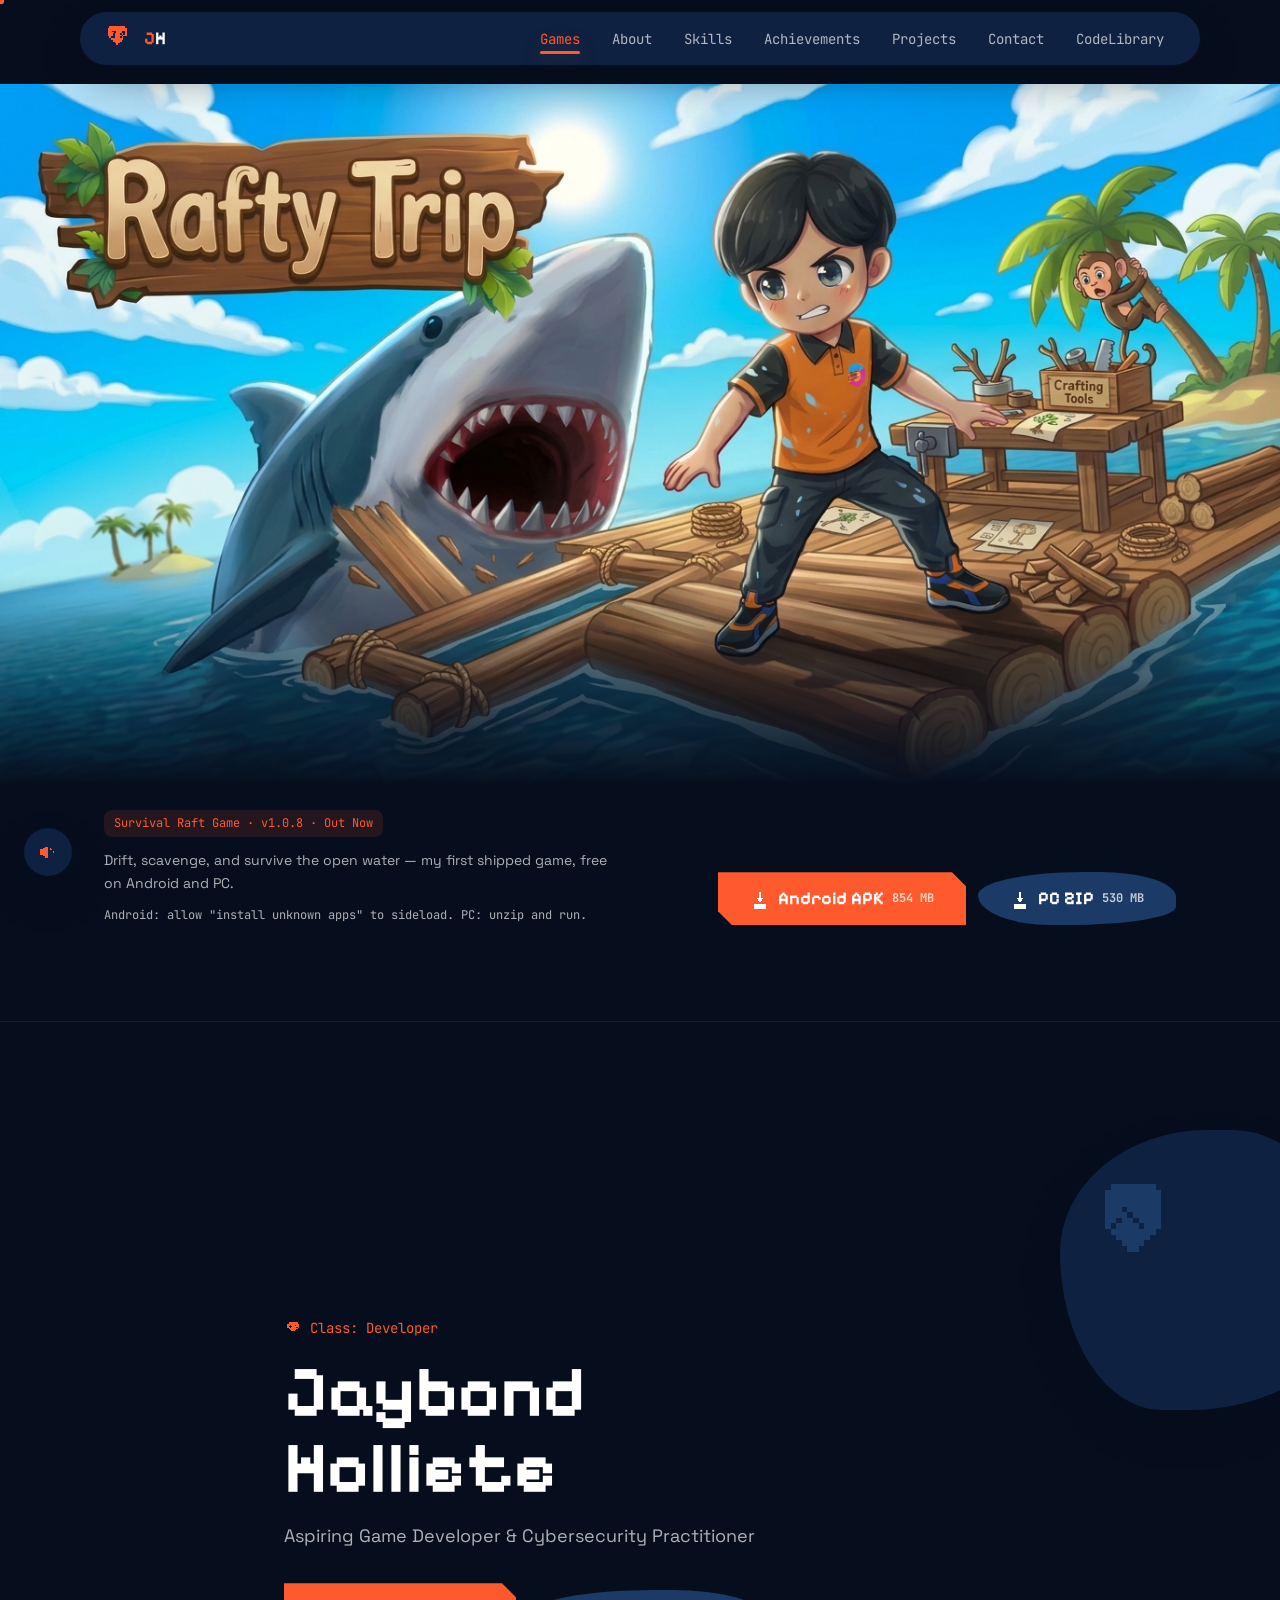
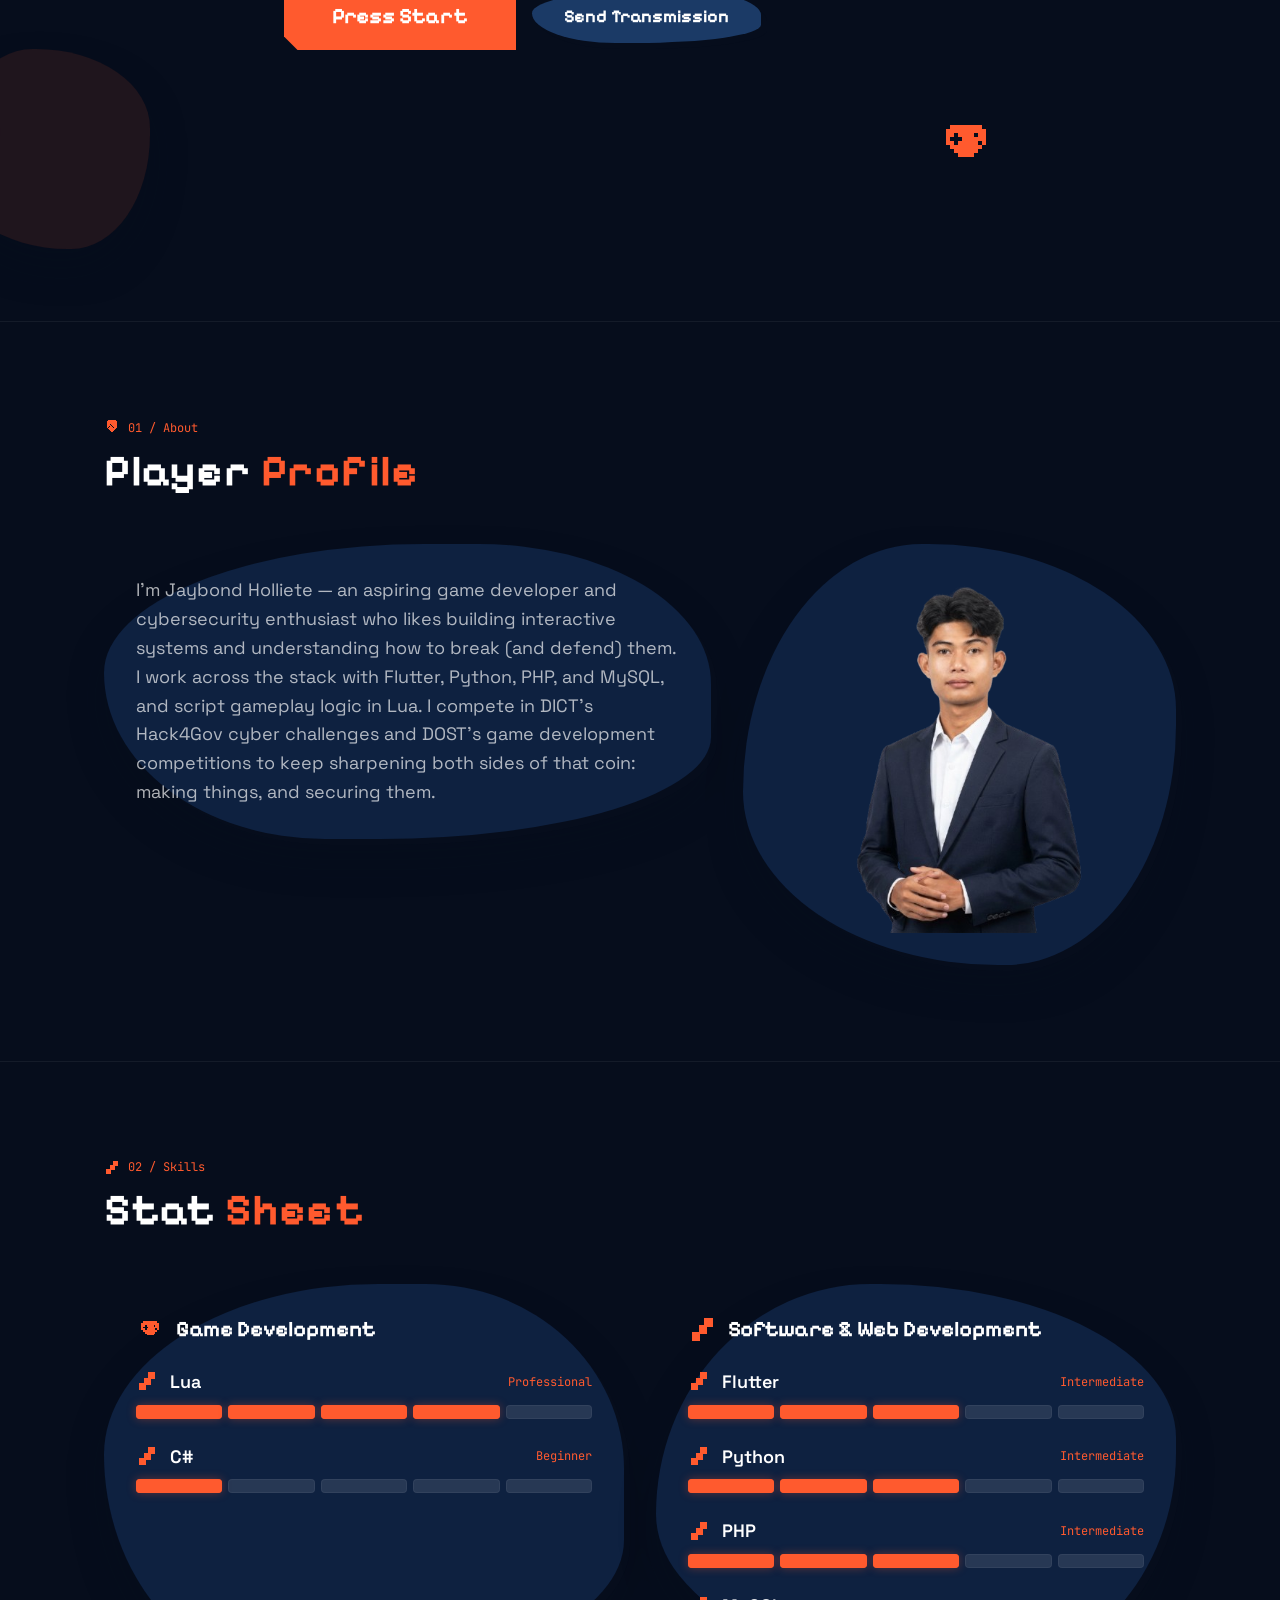
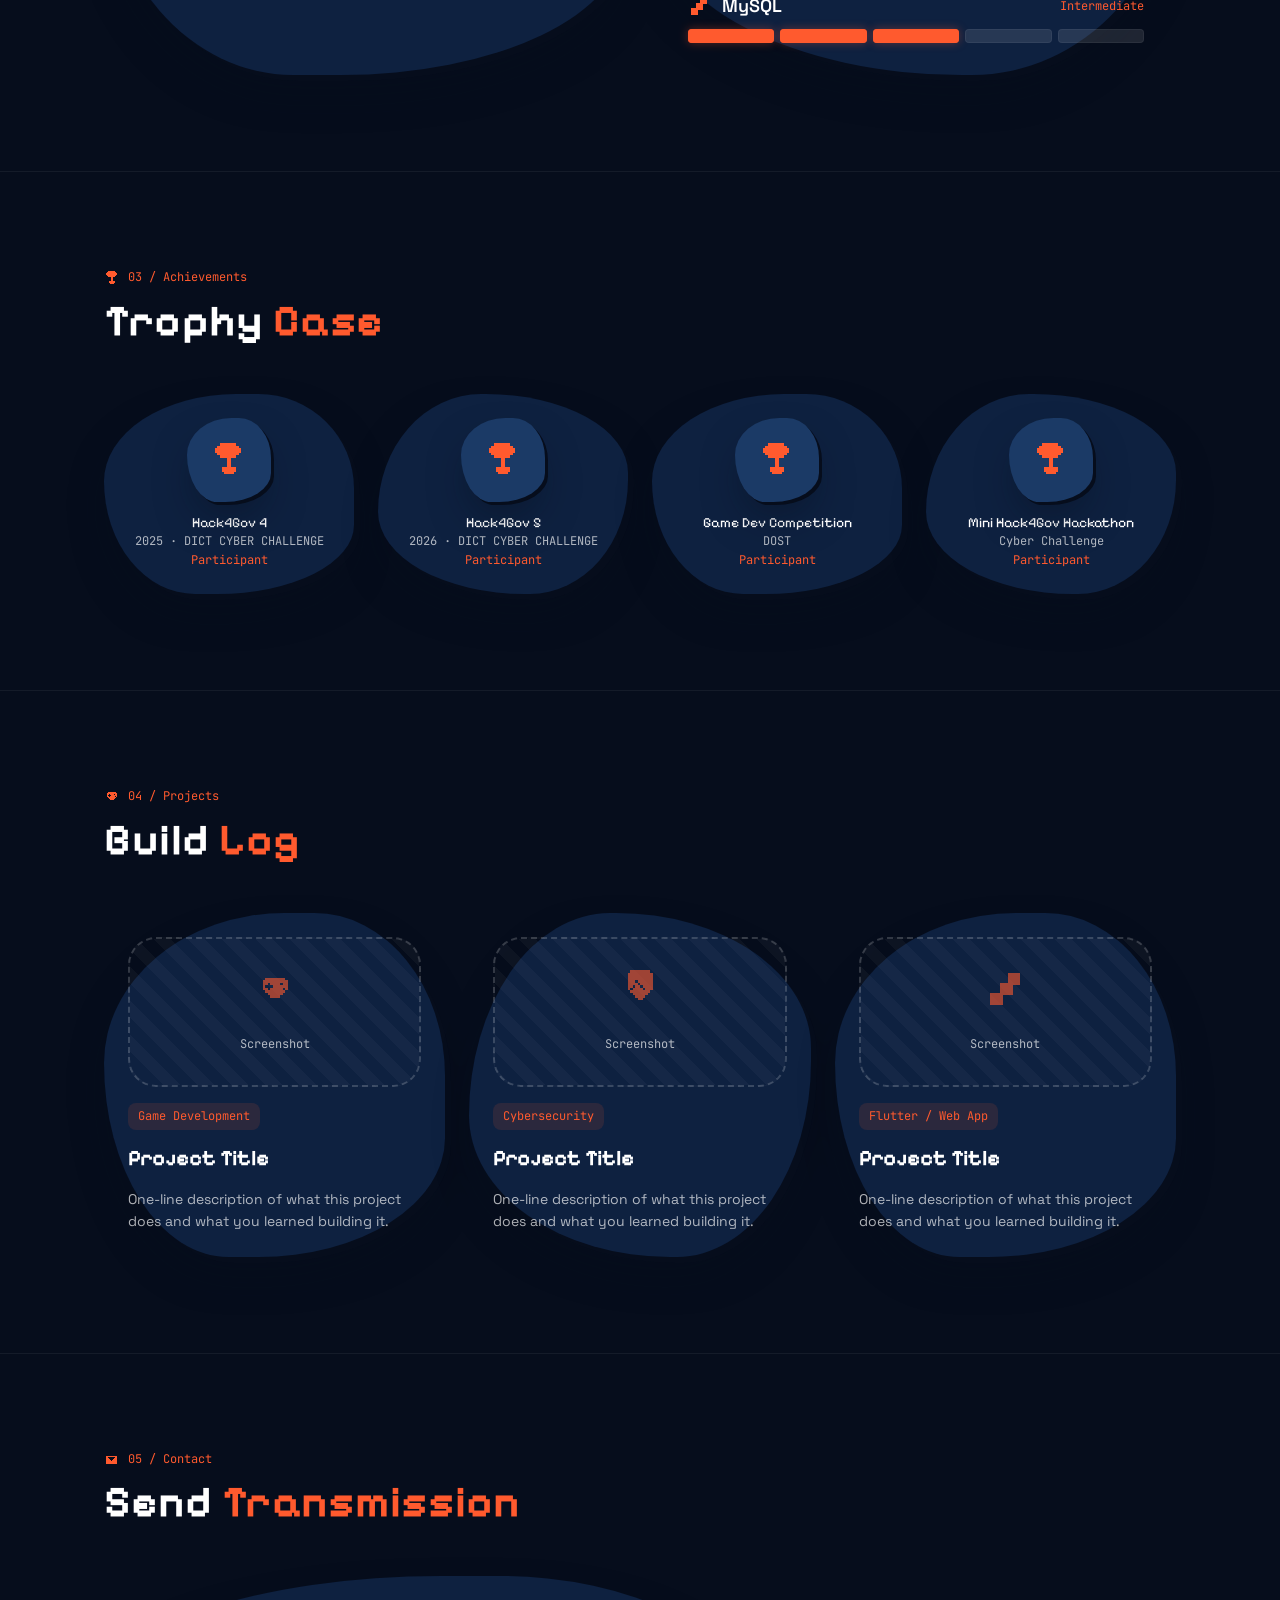
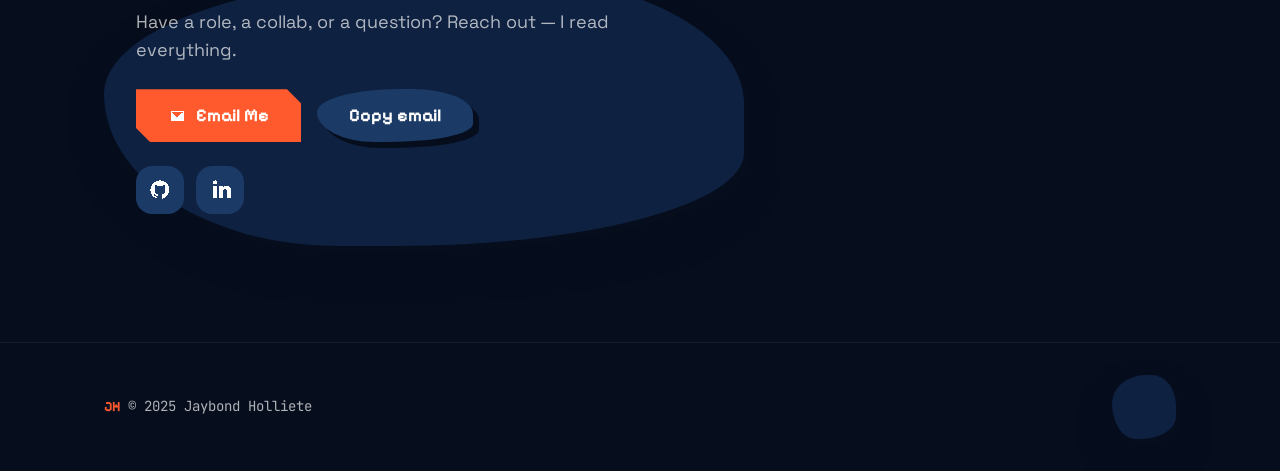
==== index.html @ da6a1947 "feat: add featured game banner with RaftyTrip download links Generated with [Devin](https://devin.ai" ====
<!DOCTYPE html>
<html lang="en">
<head>
  <meta charset="UTF-8">
  <meta name="viewport" content="width=device-width, initial-scale=1.0">
  <title>Jaybond Holliete — Game Developer & Cybersecurity Practitioner</title>
  <meta name="description" content="Portfolio of Jaybond Holliete — aspiring game developer and cybersecurity practitioner. Lua, C#, Flutter, Python, PHP, MySQL.">
  <link rel="preconnect" href="https://fonts.googleapis.com">
  <link rel="preconnect" href="https://fonts.gstatic.com" crossorigin>
  <link href="https://fonts.googleapis.com/css2?family=Pixelify+Sans:wght@400..700&family=Press+Start+2P&family=Space+Grotesk:wght@400;500;600;700&family=JetBrains+Mono:wght@400;500&display=swap" rel="stylesheet">
  <link rel="icon" type="image/svg+xml" href="assets/icons/crest.svg">
  <link rel="stylesheet" href="css/tokens.css">
  <link rel="stylesheet" href="css/reset.css">
  <link rel="stylesheet" href="css/layout.css">
  <link rel="stylesheet" href="css/components.css">
  <link rel="stylesheet" href="css/animations.css">
  <link rel="stylesheet" href="css/responsive.css">
</head>
<body>

  <!-- ============ INLINE PIXEL ICON DEFS ============ -->
  <svg width="0" height="0" style="position:absolute;overflow:hidden" aria-hidden="true" focusable="false">
    <defs>
      <symbol id="i-shield" viewBox="0 0 16 16" shape-rendering="crispEdges">
        <path fill="currentColor" fill-rule="evenodd" d="M4,0 H12 V1 H13 V8 H12 V9 H11 V10 H10 V11 H9 V12 H7 V11 H6 V10 H5 V9 H4 V8 H3 V1 H4 Z M6,4 H7 V5 H6 Z M7,5 H8 V6 H7 Z M5,6 H6 V7 H5 Z M8,6 H9 V7 H8 Z M4,7 H5 V8 H4 Z M9,7 H10 V8 H9 Z"/>
      </symbol>
      <symbol id="i-controller" viewBox="0 0 16 16" shape-rendering="crispEdges">
        <path fill="currentColor" fill-rule="evenodd" d="M4,3 H12 V4 H13 V8 H12 V9 H11 V10 H10 V11 H6 V10 H5 V9 H4 V8 H3 V4 H4 Z M4,6 H5 V5 H6 V6 H7 V7 H6 V8 H5 V7 H4 Z M10,5 H11 V6 H10 Z M11,7 H12 V8 H11 Z"/>
      </symbol>
      <symbol id="i-blocks" viewBox="0 0 16 16" shape-rendering="crispEdges">
        <path fill="currentColor" d="M2,9 H7 V14 H2 Z M6,5 H11 V10 H6 Z M9,1 H14 V6 H9 Z"/>
      </symbol>
      <symbol id="i-trophy" viewBox="0 0 16 16" shape-rendering="crispEdges">
        <path fill="currentColor" d="M4,1 H11 V2 H12 V3 H13 V5 H12 V6 H11 V7 H4 V6 H3 V5 H2 V3 H3 V2 H4 Z M7,7 H9 V11 H7 Z M5,11 H11 V13 H5 Z M6,13 H10 V14 H6 Z"/>
      </symbol>
      <symbol id="i-envelope" viewBox="0 0 16 16" shape-rendering="crispEdges">
        <path fill="currentColor" fill-rule="evenodd" d="M2,4 H13 V12 H2 Z M3,5 H12 L7,9 Z"/>
      </symbol>
      <symbol id="i-crest" viewBox="0 0 16 16" shape-rendering="crispEdges">
        <path fill="currentColor" fill-rule="evenodd" d="M3,1 H12 V2 H13 V7 H12 V8 H11 V9 H10 V10 H9 V11 H8 V12 H7 V11 H6 V10 H5 V9 H4 V8 H3 V7 H2 V2 H3 Z M4,4 H7 V5 H6 Z M5,5 H6 V7 H5 Z M4,7 H6 V8 H4 Z M9,4 H10 V8 H9 Z M9,4 H12 V5 H9 Z M9,6 H12 V7 H9 Z M11,5 H12 V8 H11 Z"/>
      </symbol>
      <symbol id="i-bars" viewBox="0 0 16 16" shape-rendering="crispEdges">
        <path fill="currentColor" d="M2,3 H14 V5 H2 Z M2,7 H14 V9 H2 Z M2,11 H14 V13 H2 Z"/>
      </symbol>
      <symbol id="i-cross" viewBox="0 0 16 16" shape-rendering="crispEdges">
        <path fill="currentColor" d="M3,4 H5 L8,7 L11,4 H13 V6 L10,9 L13,12 V14 H11 L8,11 L5,14 H3 V12 L6,9 L3,6 Z"/>
      </symbol>
      <symbol id="i-up" viewBox="0 0 16 16" shape-rendering="crispEdges">
        <path fill="currentColor" d="M7,3 H9 V8 H7 Z M5,5 H11 L8,2 Z M3,11 H13 V13 H3 Z M3,14 H13 V15 H3 Z"/>
      </symbol>
      <symbol id="i-github" viewBox="0 0 16 16" shape-rendering="crispEdges">
        <path fill="currentColor" d="M8,1 C4.1,1 1,4.1 1,8 C1,11 3,13.4 5.7,14.2 C6,14.3 6,14 6,13.8 V12.7 C4.2,13.1 3.8,12 3.8,12 C3.5,11.2 3,11 3,11 C2.4,10.6 3.1,10.6 3.1,10.6 C3.8,10.7 4.2,11.3 4.4,11.6 C5,12.6 6,12.3 6.4,12.1 C6.5,11.6 6.7,11.3 6.9,11.1 C5.5,10.9 4,10.4 4,7.9 C4,7.2 4.2,6.6 4.6,6.2 C4.6,6 4.4,5.4 4.7,4.6 C4.7,4.6 5.2,4.4 6.4,5.2 C6.9,5.1 7.4,5 8,5 C8.6,5 9.1,5.1 9.6,5.2 C10.8,4.4 11.3,4.6 11.3,4.6 C11.6,5.4 11.4,6 11.4,6.2 C11.8,6.6 12,7.2 12,7.9 C12,10.4 10.5,10.9 9.1,11.1 C9.4,11.3 9.6,11.8 9.6,12.5 V13.8 C9.6,14 9.6,14.3 10,14.2 C12.7,13.4 14.7,11 14.7,8 C15,4.1 11.9,1 8,1 Z"/>
      </symbol>
      <symbol id="i-linkedin" viewBox="0 0 16 16" shape-rendering="crispEdges">
        <path fill="currentColor" d="M3,5 H6 V14 H3 Z M4.5,1 A1.5,1.5 0 1 1 4.5,4 A1.5,1.5 0 1 1 4.5,1 Z M7,5 H10 V6.4 C10.5,5.6 11.5,5 12.8,5 C14.5,5 16,6 16,8.3 V14 H13 V9 C13,7.9 12.7,7.2 11.7,7.2 C10.9,7.2 10.5,7.7 10.3,8.3 C10.2,8.5 10.2,8.8 10.2,9.1 V14 H7 Z"/>
      </symbol>
      <symbol id="i-sound-off" viewBox="0 0 16 16" shape-rendering="crispEdges">
        <path fill="currentColor" d="M2,6 H4 V10 H2 Z M4,5 H6 V11 H4 Z M6,4 H8 V12 H6 Z M10,5 L11,4 L12,5 L11,6 L12,7 L11,8 L10,7 Z"/>
      </symbol>
      <symbol id="i-sound-on" viewBox="0 0 16 16" shape-rendering="crispEdges">
        <path fill="currentColor" d="M2,6 H4 V10 H2 Z M4,5 H6 V11 H4 Z M6,4 H8 V12 H6 Z M9,6 L10,5 L11,6 L10,7 Z M11,8 L12,7 L13,8 L12,9 Z"/>
      </symbol>
      <symbol id="i-download" viewBox="0 0 16 16" shape-rendering="crispEdges">
        <path fill="currentColor" d="M7,2 H9 V7 H7 Z M5,7 H11 L8,11 Z M3,12 H13 V14 H3 Z M3,14 H13 V16 H3 Z"/>
      </symbol>
    </defs>
  </svg>

  <!-- ============ BOOT SEQUENCE ============ -->
  <div class="boot" id="boot" aria-hidden="true">
    <svg class="boot-crest" viewBox="0 0 16 16" shape-rendering="crispEdges" aria-hidden="true"><use href="#i-crest"/></svg>
    <div class="boot-bar"><div class="boot-bar-fill"></div></div>
    <div class="boot-label">LOADING SAVE FILE…</div>
  </div>

  <!-- ============ NAV ============ -->
  <nav class="nav" aria-label="Primary">
    <a class="nav-logo" href="#hero" aria-label="Jaybond Holliete — home">
      <svg class="crest" viewBox="0 0 16 16" shape-rendering="crispEdges" aria-hidden="true"><use href="#i-crest"/></svg>
      <span class="name"><b>J</b>H</span>
    </a>
    <ul class="nav-links" id="navLinks">
      <li><a class="nav-link" href="#games">Games</a></li>
      <li><a class="nav-link" href="#about">About</a></li>
      <li><a class="nav-link" href="#skills">Skills</a></li>
      <li><a class="nav-link" href="#achievements">Achievements</a></li>
      <li><a class="nav-link" href="#projects">Projects</a></li>
      <li><a class="nav-link" href="#contact">Contact</a></li>
      <li><a class="nav-link" href="#codelibrary">CodeLibrary</a></li>
    </ul>
    <button class="nav-toggle" id="navToggle" aria-expanded="false" aria-controls="navLinks" aria-label="Toggle navigation">
      <svg class="bars" viewBox="0 0 16 16" shape-rendering="crispEdges" aria-hidden="true"><use href="#i-bars"/></svg>
      <svg class="cross" viewBox="0 0 16 16" shape-rendering="crispEdges" aria-hidden="true"><use href="#i-cross"/></svg>
    </button>
  </nav>

  <main>
    <!-- ============ FEATURED GAME BANNER ============ -->
    <section class="game-hero" id="games" aria-label="Featured game: RaftyTrip">
      <div class="game-hero-shot">
        <img src="assets/images/raftytrip.png" alt="RaftyTrip — a survivor defends his raft from a shark in the open sea" width="1373" height="768" fetchpriority="high">
      </div>
      <div class="container game-hero-body">
        <div class="game-hero-info">
          <span class="proj-tag">Survival Raft Game · v1.0.8 · Out Now</span>
          <p class="game-desc">Drift, scavenge, and survive the open water — my first shipped game, free on Android and PC.</p>
          <p class="game-note">Android: allow &quot;install unknown apps&quot; to sideload. PC: unzip and run.</p>
        </div>
        <div class="game-dl-row">
          <a class="btn pixel-notch" data-sound
             href="https://github.com/jaybondholliete/fortfolio/releases/download/RaftyTrip-v1.0.8/RaftyTrip_v1.0.8.apk">
            <svg class="ico" viewBox="0 0 16 16" shape-rendering="crispEdges" aria-hidden="true"><use href="#i-download"/></svg>
            Android APK <span class="dl-size">854 MB</span>
          </a>
          <a class="btn ghost" data-sound
             href="https://github.com/jaybondholliete/fortfolio/releases/download/RaftyTrip-v1.0.8/Rafty_trip.v1.0.8.zip">
            <svg class="ico" viewBox="0 0 16 16" shape-rendering="crispEdges" aria-hidden="true"><use href="#i-download"/></svg>
            PC ZIP <span class="dl-size">530 MB</span>
          </a>
        </div>
      </div>
    </section>

    <!-- ============ HERO ============ -->
    <section class="hero" id="hero">
      <div class="blob drift-a" aria-hidden="true" style="width:280px;height:280px;top:12%;right:-60px;"></div>
      <div class="blob b drift-b accent" aria-hidden="true" style="width:200px;height:200px;bottom:8%;left:-50px;"></div>
      <svg class="hero-motif m1" viewBox="0 0 16 16" shape-rendering="crispEdges" aria-hidden="true"><use href="#i-shield"/></svg>
      <svg class="hero-motif m2" viewBox="0 0 16 16" shape-rendering="crispEdges" aria-hidden="true"><use href="#i-controller"/></svg>
      <div class="container hero-inner">
        <div class="hero-class">
          <svg viewBox="0 0 16 16" shape-rendering="crispEdges" aria-hidden="true" style="width:18px;height:18px"><use href="#i-controller"/></svg>
          Class: Developer
        </div>
        <h1 class="hero-name">
          <span class="ln">Jaybond</span>
          <span class="ln">Holliete</span>
        </h1>
        <p class="hero-tag">Aspiring Game Developer &amp; Cybersecurity Practitioner</p>
        <div class="hero-cta-row">
          <a class="btn btn-lg pixel-notch" href="#about" data-scroll>Press Start</a>
          <a class="btn ghost" href="#contact" data-scroll>Send Transmission</a>
        </div>
      </div>
    </section>

    <!-- ============ ABOUT ============ -->
    <section id="about">
      <div class="container">
        <div class="section-head">
          <span class="section-kicker"><svg viewBox="0 0 16 16" shape-rendering="crispEdges" aria-hidden="true" style="width:16px;height:16px"><use href="#i-shield"/></svg>01 / About</span>
          <h2 class="section-title">Player <span class="accent">Profile</span></h2>
        </div>
        <div class="about-grid">
          <!-- ABOUT BIO: Jaybond should personalize before publishing. One-line edit below. -->
          <div class="clay-panel about-body">
            <p>I'm Jaybond Holliete — an aspiring game developer and cybersecurity enthusiast who likes building interactive systems and understanding how to break (and defend) them. I work across the stack with Flutter, Python, PHP, and MySQL, and script gameplay logic in Lua. I compete in DICT's Hack4Gov cyber challenges and DOST's game development competitions to keep sharpening both sides of that coin: making things, and securing them.</p>
          </div>
          <!-- ASSET SLOT: replace with real photo, keep dimensions -->
          <div class="clay-panel alt about-photo-slot">
            <!-- ASSET SLOT: real photo dropped in. Keep wrapper dimensions to preserve layout. -->
            <img src="assets/images/profile.png" alt="Portrait of Jaybond Holliete" width="509" height="491" loading="lazy" style="width:100%;height:auto;border-radius:var(--radius-card);display:block">
          </div>
        </div>
      </div>
    </section>

    <!-- ============ SKILLS ============ -->
    <section id="skills">
      <div class="container">
        <div class="section-head">
          <span class="section-kicker"><svg viewBox="0 0 16 16" shape-rendering="crispEdges" aria-hidden="true" style="width:16px;height:16px"><use href="#i-blocks"/></svg>02 / Skills</span>
          <h2 class="section-title">Stat <span class="accent">Sheet</span></h2>
        </div>

        <div class="skills-cols">
          <!-- Game Development -->
          <div class="clay-panel">
            <div class="skill-cat-head">
              <svg class="ico" viewBox="0 0 16 16" shape-rendering="crispEdges" aria-hidden="true"><use href="#i-controller"/></svg>
              <h3>Game Development</h3>
            </div>
            <div class="skill-list">
              <div class="skill-row" data-tier="4">
                <div class="skill-row-top">
                  <svg class="ico" viewBox="0 0 16 16" shape-rendering="crispEdges" aria-hidden="true"><use href="#i-blocks"/></svg>
                  <span class="label">Lua</span>
                  <span class="tier">Professional</span>
                </div>
                <div class="stat-bar" aria-label="Lua proficiency: Professional of 5">
                  <span class="stat-block"></span><span class="stat-block"></span><span class="stat-block"></span><span class="stat-block"></span><span class="stat-block"></span>
                </div>
              </div>
              <div class="skill-row" data-tier="1">
                <div class="skill-row-top">
                  <svg class="ico" viewBox="0 0 16 16" shape-rendering="crispEdges" aria-hidden="true"><use href="#i-blocks"/></svg>
                  <span class="label">C#</span>
                  <span class="tier">Beginner</span>
                </div>
                <div class="stat-bar" aria-label="C# proficiency: Beginner of 5">
                  <span class="stat-block"></span><span class="stat-block"></span><span class="stat-block"></span><span class="stat-block"></span><span class="stat-block"></span>
                </div>
              </div>
            </div>
          </div>

          <!-- Software & Web Development -->
          <div class="clay-panel alt">
            <div class="skill-cat-head">
              <svg class="ico" viewBox="0 0 16 16" shape-rendering="crispEdges" aria-hidden="true"><use href="#i-blocks"/></svg>
              <h3>Software &amp; Web Development</h3>
            </div>
            <div class="skill-list">
              <div class="skill-row" data-tier="3">
                <div class="skill-row-top">
                  <svg class="ico" viewBox="0 0 16 16" shape-rendering="crispEdges" aria-hidden="true"><use href="#i-blocks"/></svg>
                  <span class="label">Flutter</span>
                  <span class="tier">Intermediate</span>
                </div>
                <div class="stat-bar" aria-label="Flutter proficiency: Intermediate of 5">
                  <span class="stat-block"></span><span class="stat-block"></span><span class="stat-block"></span><span class="stat-block"></span><span class="stat-block"></span>
                </div>
              </div>
              <div class="skill-row" data-tier="3">
                <div class="skill-row-top">
                  <svg class="ico" viewBox="0 0 16 16" shape-rendering="crispEdges" aria-hidden="true"><use href="#i-blocks"/></svg>
                  <span class="label">Python</span>
                  <span class="tier">Intermediate</span>
                </div>
                <div class="stat-bar" aria-label="Python proficiency: Intermediate of 5">
                  <span class="stat-block"></span><span class="stat-block"></span><span class="stat-block"></span><span class="stat-block"></span><span class="stat-block"></span>
                </div>
              </div>
              <div class="skill-row" data-tier="3">
                <div class="skill-row-top">
                  <svg class="ico" viewBox="0 0 16 16" shape-rendering="crispEdges" aria-hidden="true"><use href="#i-blocks"/></svg>
                  <span class="label">PHP</span>
                  <span class="tier">Intermediate</span>
                </div>
                <div class="stat-bar" aria-label="PHP proficiency: Intermediate of 5">
                  <span class="stat-block"></span><span class="stat-block"></span><span class="stat-block"></span><span class="stat-block"></span><span class="stat-block"></span>
                </div>
              </div>
              <div class="skill-row" data-tier="3">
                <div class="skill-row-top">
                  <svg class="ico" viewBox="0 0 16 16" shape-rendering="crispEdges" aria-hidden="true"><use href="#i-blocks"/></svg>
                  <span class="label">MySQL</span>
                  <span class="tier">Intermediate</span>
                </div>
                <div class="stat-bar" aria-label="MySQL proficiency: Intermediate of 5">
                  <span class="stat-block"></span><span class="stat-block"></span><span class="stat-block"></span><span class="stat-block"></span><span class="stat-block"></span>
                </div>
              </div>
            </div>
          </div>
        </div>
      </div>
    </section>

    <!-- ============ ACHIEVEMENTS ============ -->
    <section id="achievements">
      <div class="container">
        <div class="section-head">
          <span class="section-kicker"><svg viewBox="0 0 16 16" shape-rendering="crispEdges" aria-hidden="true" style="width:16px;height:16px"><use href="#i-trophy"/></svg>03 / Achievements</span>
          <h2 class="section-title">Trophy <span class="accent">Case</span></h2>
        </div>
        <div class="trophy-grid" id="trophyGrid">
          <!-- ACHIEVEMENT ROLE: if "Participant" should be "Finalist"/"Awardee", one-word replace here. -->
          <figure class="clay-panel badge" data-badge>
            <div class="badge-shield"><svg class="ico" viewBox="0 0 16 16" shape-rendering="crispEdges" aria-hidden="true"><use href="#i-trophy"/></svg></div>
            <figcaption>
              <div class="badge-title">Hack4Gov 4</div>
              <div class="badge-meta">2025 · DICT CYBER CHALLENGE</div>
              <div class="badge-role">Participant</div>
            </figcaption>
          </figure>
          <figure class="clay-panel alt badge" data-badge>
            <div class="badge-shield"><svg class="ico" viewBox="0 0 16 16" shape-rendering="crispEdges" aria-hidden="true"><use href="#i-trophy"/></svg></div>
            <figcaption>
              <div class="badge-title">Hack4Gov 5</div>
              <div class="badge-meta">2026 · DICT CYBER CHALLENGE</div>
              <div class="badge-role">Participant</div>
            </figcaption>
          </figure>
          <figure class="clay-panel badge" data-badge>
            <div class="badge-shield"><svg class="ico" viewBox="0 0 16 16" shape-rendering="crispEdges" aria-hidden="true"><use href="#i-trophy"/></svg></div>
            <figcaption>
              <div class="badge-title">Game Dev Competition</div>
              <div class="badge-meta">DOST</div>
              <div class="badge-role">Participant</div>
            </figcaption>
          </figure>
          <figure class="clay-panel alt badge" data-badge>
            <div class="badge-shield"><svg class="ico" viewBox="0 0 16 16" shape-rendering="crispEdges" aria-hidden="true"><use href="#i-trophy"/></svg></div>
            <figcaption>
              <div class="badge-title">Mini Hack4Gov Hackathon</div>
              <div class="badge-meta">Cyber Challenge</div>
              <div class="badge-role">Participant</div>
            </figcaption>
          </figure>
        </div>
      </div>
    </section>

    <!-- ============ PROJECTS ============ -->
    <section id="projects">
      <div class="container">
        <div class="section-head">
          <span class="section-kicker"><svg viewBox="0 0 16 16" shape-rendering="crispEdges" aria-hidden="true" style="width:16px;height:16px"><use href="#i-controller"/></svg>04 / Projects</span>
          <h2 class="section-title">Build <span class="accent">Log</span></h2>
        </div>
        <div class="proj-grid">
          <!-- PROJECT PLACEHOLDER: replace title, description, and screenshot -->
          <article class="clay-panel proj-card">
            <div class="asset-slot shot">
              <svg class="ico" viewBox="0 0 16 16" shape-rendering="crispEdges" aria-hidden="true"><use href="#i-controller"/></svg>
              Screenshot
            </div>
            <span class="proj-tag">Game Development</span>
            <h3>Project Title</h3>
            <p>One-line description of what this project does and what you learned building it.</p>
          </article>
          <!-- PROJECT PLACEHOLDER: replace title, description, and screenshot -->
          <article class="clay-panel alt proj-card">
            <div class="asset-slot shot">
              <svg class="ico" viewBox="0 0 16 16" shape-rendering="crispEdges" aria-hidden="true"><use href="#i-shield"/></svg>
              Screenshot
            </div>
            <span class="proj-tag">Cybersecurity</span>
            <h3>Project Title</h3>
            <p>One-line description of what this project does and what you learned building it.</p>
          </article>
          <!-- PROJECT PLACEHOLDER: replace title, description, and screenshot -->
          <article class="clay-panel proj-card">
            <div class="asset-slot shot">
              <svg class="ico" viewBox="0 0 16 16" shape-rendering="crispEdges" aria-hidden="true"><use href="#i-blocks"/></svg>
              Screenshot
            </div>
            <span class="proj-tag">Flutter / Web App</span>
            <h3>Project Title</h3>
            <p>One-line description of what this project does and what you learned building it.</p>
          </article>
        </div>
      </div>
    </section>

    <!-- ============ CONTACT ============ -->
    <section id="contact">
      <div class="container">
        <div class="section-head">
          <span class="section-kicker"><svg viewBox="0 0 16 16" shape-rendering="crispEdges" aria-hidden="true" style="width:16px;height:16px"><use href="#i-envelope"/></svg>05 / Contact</span>
          <h2 class="section-title">Send <span class="accent">Transmission</span></h2>
        </div>
        <div class="clay-panel contact-panel">
          <p class="about-body" style="margin-bottom:var(--space-5)">Have a role, a collab, or a question? Reach out — I read everything.</p>
          <div class="contact-actions">
            <a class="btn pixel-notch" href="mailto:jaybondholliete1@gmail.com" data-sound>
              <svg class="ico" viewBox="0 0 16 16" shape-rendering="crispEdges" aria-hidden="true"><use href="#i-envelope"/></svg>
              Email Me
            </a>
            <button class="btn ghost" id="copyEmail" data-sound type="button">Copy email</button>
          </div>
          <div class="contact-socials">
            <a class="social-slot" href="https://github.com/jaybondholliete" target="_blank" rel="noopener noreferrer" aria-label="GitHub" data-sound>
              <svg viewBox="0 0 16 16" shape-rendering="crispEdges" aria-hidden="true"><use href="#i-github"/></svg>
            </a>
            <!-- TODO: add real LinkedIn profile link -->
            <a class="social-slot" href="#" aria-label="LinkedIn" data-sound>
              <svg viewBox="0 0 16 16" shape-rendering="crispEdges" aria-hidden="true"><use href="#i-linkedin"/></svg>
            </a>
          </div>
        </div>
      </div>
    </section>
  </main>

  <!-- ============ FOOTER ============ -->
  <footer class="footer">
    <div class="container footer-inner">
      <div class="footer-sig"><b>JH</b> &copy; 2025 Jaybond Holliete</div>
      <button class="to-top clay-panel" id="toTop" type="button" aria-label="Back to top" data-sound>
        <svg viewBox="0 0 16 16" shape-rendering="crispEdges" aria-hidden="true"><use href="#i-up"/></svg>
      </button>
    </div>
  </footer>

  <!-- ============ SOUND TOGGLE ============ -->
  <button class="sound-toggle" id="soundToggle" type="button" aria-pressed="true" aria-label="Toggle sound effects and background music (on by default)">
    <svg class="off" viewBox="0 0 16 16" shape-rendering="crispEdges" aria-hidden="true"><use href="#i-sound-off"/></svg>
    <svg class="on" viewBox="0 0 16 16" shape-rendering="crispEdges" aria-hidden="true"><use href="#i-sound-on"/></svg>
  </button>

  <!-- ============ TOAST STACK ============ -->
  <div class="toast-stack" id="toastStack" aria-live="polite" aria-atomic="true"></div>

  <!-- ============ SCRIPTS ============ -->
  <script src="js/sound.js"></script>
  <script src="js/main.js"></script>
  <script src="js/scroll-reveal.js"></script>
  <script src="js/particles-cursor.js"></script>
  <script src="js/easter-egg.js"></script>
</body>
</html>
---- css/tokens.css ----
/* tokens.css — single source of truth for color, type, space, radius.
   Never hardcode a hex or inline font-family outside this block. */
:root {
  /* Color */
  --navy-950: #060D1C;
  --navy-800: #0E2140;
  --navy-600: #1B3A66;
  --paper-100: #F3F5F9;
  --white: #FFFFFF;
  --orange-500: #FF5A2E;
  --orange-700: #D8431C;
  --orange-200: #FFD9C7;

  --bg-primary: var(--navy-950);
  --bg-surface: var(--navy-800);
  --bg-surface-alt: var(--navy-600);
  --bg-card-light: var(--paper-100);
  --text-on-dark: var(--white);
  --text-on-dark-muted: rgba(255,255,255,0.68);
  --text-on-light: var(--navy-950);
  --accent: var(--orange-500);
  --accent-deep: var(--orange-700);
  --accent-tint: var(--orange-200);

  /* Type */
  --font-display: 'Pixelify Sans', system-ui, sans-serif;
  --font-pixel-accent: 'Press Start 2P', monospace;
  --font-body: 'Space Grotesk', 'Inter', sans-serif;
  --font-mono: 'JetBrains Mono', ui-monospace, monospace;

  --text-xs: 0.75rem;
  --text-sm: 0.875rem;
  --text-base: 1rem;
  --text-md: 1.125rem;
  --text-lg: 1.375rem;
  --text-xl: 2rem;
  --text-2xl: 2.75rem;
  --text-3xl: clamp(2.5rem, 6vw, 4.5rem);

  /* Space (8px base) */
  --space-1: 4px;  --space-2: 8px;  --space-3: 12px; --space-4: 16px;
  --space-5: 24px; --space-6: 32px; --space-7: 48px; --space-8: 64px;
  --space-9: 96px; --space-10: 128px;

  /* Radius */
  --radius-card: 28px;
  --radius-blob-a: 58% 42% 60% 40% / 48% 52% 38% 62%;
  --radius-blob-b: 42% 58% 40% 60% / 60% 40% 58% 42%;

  /* Shadows */
  --shadow-pixel: 6px 6px 0 var(--navy-950);
  --shadow-pixel-sm: 3px 3px 0 var(--navy-950);
  --shadow-clay: 0 20px 40px -10px rgba(6,13,28,0.5);
  --shadow-clay-light: 0 12px 28px -8px rgba(6,13,28,0.18);
  --shadow-glow: 0 0 24px rgba(255,90,46,0.45);

  --nav-h: 72px;
  --maxw: 1120px;
}
---- css/layout.css ----
/* layout.css — page structure, nav, sections */
.container {
  width: 100%;
  max-width: var(--maxw);
  margin-inline: auto;
  padding-inline: var(--space-5);
}

section { padding-block: var(--space-9); position: relative; }
section + section { border-top: 1px solid rgba(255,255,255,0.06); }

.section-head { margin-bottom: var(--space-7); }
.section-title {
  font-family: var(--font-display);
  font-size: var(--text-2xl);
  color: var(--text-on-dark);
  letter-spacing: 0.5px;
}
.section-title .accent { color: var(--accent); }
.section-kicker {
  font-family: var(--font-mono);
  font-size: var(--text-xs);
  color: var(--accent);
  margin-bottom: var(--space-2);
  display: inline-flex;
  align-items: center;
  gap: var(--space-2);
}

/* ---------- Nav ---------- */
.nav {
  position: fixed;
  top: var(--space-3);
  left: 50%;
  transform: translateX(-50%);
  width: calc(100% - var(--space-6));
  max-width: var(--maxw);
  z-index: 100;
  background: var(--bg-surface);
  border-radius: var(--radius-card);
  box-shadow: var(--shadow-pixel-sm), var(--shadow-clay);
  padding: var(--space-3) var(--space-5);
  display: flex;
  align-items: center;
  justify-content: space-between;
  gap: var(--space-4);
}
.nav-logo {
  display: inline-flex;
  align-items: center;
  gap: var(--space-3);
  font-family: var(--font-display);
  font-size: var(--text-md);
  font-weight: 700;
  white-space: nowrap;
}
.nav-logo .crest {
  width: 28px; height: 28px;
  color: var(--accent);
  flex: none;
}
.nav-logo .name { color: var(--text-on-dark); }
.nav-logo .name b { color: var(--accent); }

.nav-links {
  display: flex;
  align-items: center;
  gap: var(--space-2);
}
.nav-link {
  position: relative;
  font-family: var(--font-mono);
  font-size: var(--text-sm);
  color: var(--text-on-dark-muted);
  padding: var(--space-2) var(--space-3);
  border-radius: 12px;
  white-space: nowrap;
  transition: color .2s ease, background .2s ease;
}
.nav-link:hover { color: var(--text-on-dark); }
.nav-link.is-active { color: var(--accent); }
.nav-link.is-active::after {
  content: "";
  position: absolute;
  left: var(--space-3); right: var(--space-3);
  bottom: 2px;
  height: 3px;
  background: var(--accent);
  border-radius: 3px;
  box-shadow: var(--shadow-glow);
}

.nav-toggle {
  display: none;
  width: 44px; height: 44px;
  border-radius: 12px;
  color: var(--text-on-dark);
  align-items: center;
  justify-content: center;
}
.nav-toggle svg { width: 22px; height: 22px; }
.nav-toggle .bars { display: block; }
.nav-toggle .cross { display: none; }
.nav-toggle[aria-expanded="true"] .bars { display: none; }
.nav-toggle[aria-expanded="true"] .cross { display: block; }

/* ---------- Hero ---------- */
.hero {
  min-height: 100vh;
  display: flex;
  align-items: center;
  padding-top: calc(var(--nav-h) + var(--space-7));
  padding-bottom: var(--space-9);
  overflow: hidden;
}
.hero-inner { position: relative; z-index: 2; max-width: 760px; }
.hero-class {
  font-family: var(--font-mono);
  font-size: var(--text-sm);
  color: var(--accent);
  margin-bottom: var(--space-4);
  display: inline-flex; gap: var(--space-2); align-items: center;
}
.hero-name {
  font-family: var(--font-display);
  font-size: var(--text-3xl);
  font-weight: 700;
  line-height: 1.05;
  margin-bottom: var(--space-4);
}
.hero-name .ln { display: block; }
.hero-tag {
  font-size: var(--text-md);
  color: var(--text-on-dark-muted);
  max-width: 40ch;
  margin-bottom: var(--space-6);
}
.hero-cta-row { display: flex; flex-wrap: wrap; gap: var(--space-4); align-items: center; }

.hero-motif {
  position: absolute;
  color: var(--bg-surface-alt);
  opacity: .5;
  pointer-events: none;
}
.hero-motif.m1 { top: 18%; right: 8%; width: 90px; height: 90px; }
.hero-motif.m2 { bottom: 16%; right: 22%; width: 64px; height: 64px; color: var(--accent); opacity: .25; }

/* ---------- About ---------- */
.about-grid {
  display: grid;
  grid-template-columns: 1.4fr 1fr;
  gap: var(--space-6);
  align-items: start;
}
.about-body {
  font-size: var(--text-md);
  color: var(--text-on-dark-muted);
}
.about-body p + p { margin-top: var(--space-4); }
.about-photo-slot {
  min-height: 280px;
  padding: var(--space-4);
}
.about-photo-slot img {
  width: 100%;
  height: auto;
  display: block;
}

/* ---------- Skills ---------- */
.skills-cols {
  display: grid;
  grid-template-columns: 1fr 1fr;
  gap: var(--space-6);
}
.skill-cat-head {
  display: flex; align-items: center; gap: var(--space-3);
  margin-bottom: var(--space-5);
}
.skill-cat-head .ico { width: 28px; height: 28px; color: var(--accent); }
.skill-cat-head h3 { font-family: var(--font-display); font-size: var(--text-lg); }
.skill-list { display: flex; flex-direction: column; gap: var(--space-5); }

/* ---------- Achievements ---------- */
.trophy-grid {
  display: grid;
  grid-template-columns: repeat(4, 1fr);
  gap: var(--space-5);
}

/* ---------- Projects ---------- */
.proj-grid {
  display: grid;
  grid-template-columns: repeat(3, 1fr);
  gap: var(--space-5);
}

/* ---------- Contact ---------- */
.contact-panel { max-width: 640px; }
.contact-actions { display: flex; flex-wrap: wrap; gap: var(--space-4); align-items: center; }
.contact-socials { display: flex; gap: var(--space-3); margin-top: var(--space-5); }
.social-slot {
  width: 48px; height: 48px;
  display: grid; place-items: center;
  border-radius: 16px;
  background: var(--bg-surface-alt);
  color: var(--text-on-dark);
}
.social-slot svg { width: 22px; height: 22px; }
.social-slot:hover { color: var(--accent); }

/* ---------- Footer ---------- */
.footer {
  padding-block: var(--space-6);
  border-top: 1px solid rgba(255,255,255,0.06);
}
.footer-inner {
  display: flex; align-items: center; justify-content: space-between;
  gap: var(--space-4); flex-wrap: wrap;
}
.footer-sig {
  font-family: var(--font-mono);
  font-size: var(--text-sm);
  color: var(--text-on-dark-muted);
}
.footer-sig b { color: var(--accent); font-family: var(--font-display); }
.to-top {
  width: 48px; height: 48px;
  border-radius: 50%;
  display: grid; place-items: center;
  color: var(--text-on-dark);
}
.to-top svg { width: 20px; height: 20px; }
---- css/components.css ----
/* components.css — clay + pixel primitives, cards, bars, badges, toasts */

/* ---------- Clay panel ---------- */
.clay-panel {
  background: var(--bg-surface);
  border-radius: var(--radius-blob-a);
  box-shadow: var(--shadow-pixel), var(--shadow-clay);
  padding: var(--space-6);
}
.clay-panel.alt { border-radius: var(--radius-blob-b); }
.clay-panel.light {
  background: var(--bg-card-light);
  color: var(--text-on-light);
  box-shadow: var(--shadow-pixel), var(--shadow-clay-light);
}
.clay-panel.light .muted { color: rgba(6,13,28,0.62); }

/* ---------- Pixel frame (stair-step corners) ---------- */
.pixel-frame {
  clip-path: polygon(
    0 12px, 12px 12px, 12px 0,
    calc(100% - 12px) 0, calc(100% - 12px) 12px, 100% 12px,
    100% calc(100% - 12px), calc(100% - 12px) calc(100% - 12px), calc(100% - 12px) 100%,
    12px 100%, 12px calc(100% - 12px), 0 calc(100% - 12px)
  );
}

/* ---------- Buttons ---------- */
.btn {
  --bs: 6px;
  display: inline-flex;
  align-items: center;
  justify-content: center;
  gap: var(--space-2);
  font-family: var(--font-display);
  font-size: var(--text-md);
  font-weight: 700;
  padding: var(--space-3) var(--space-6);
  border-radius: var(--radius-blob-a);
  background: var(--accent);
  color: var(--white);
  box-shadow: var(--bs) var(--bs) 0 var(--navy-950);
  transform: translate(0, 0);
  transition: transform .08s ease, box-shadow .08s ease, background .2s ease;
  white-space: nowrap;
}
.btn:hover { background: var(--accent-deep); }
.btn:active {
  transform: translate(var(--bs), var(--bs));
  box-shadow: 0 0 0 var(--navy-950);
}
.btn.ghost {
  background: var(--bg-surface-alt);
  color: var(--text-on-dark);
}
.btn.ghost:hover { background: var(--navy-600); color: var(--accent); }
.btn.pixel-notch {
  clip-path: polygon(
    0 0, calc(100% - 14px) 0, 100% 14px, 100% 100%,
    14px 100%, 0 calc(100% - 14px)
  );
  border-radius: 0;
}
.btn .ico { width: 20px; height: 20px; }
.btn-lg { font-size: var(--text-lg); padding: var(--space-4) var(--space-7); }

/* ---------- Asset / project placeholder slots ---------- */
.asset-slot {
  border: 2px dashed rgba(255,255,255,0.18);
  border-radius: var(--radius-card);
  background:
    repeating-linear-gradient(45deg,
      rgba(255,255,255,0.03) 0 12px,
      transparent 12px 24px);
  display: grid;
  place-items: center;
  text-align: center;
  color: var(--text-on-dark-muted);
  font-family: var(--font-mono);
  font-size: var(--text-xs);
  padding: var(--space-5);
  min-height: 180px;
}
.asset-slot .ico { width: 40px; height: 40px; color: var(--accent); opacity: .6; margin-bottom: var(--space-3); }

/* ---------- Skill stat bar (RPG, 5 segmented blocks) ---------- */
.skill-row { display: flex; flex-direction: column; gap: var(--space-2); }
.skill-row-top { display: flex; align-items: center; gap: var(--space-3); }
.skill-row .ico { width: 22px; height: 22px; color: var(--accent); flex: none; }
.skill-row .label { font-weight: 600; font-size: var(--text-md); }
.skill-row .tier {
  margin-left: auto;
  font-family: var(--font-mono);
  font-size: var(--text-xs);
  color: var(--accent);
  white-space: nowrap;
}
.stat-bar {
  display: grid;
  grid-template-columns: repeat(5, 1fr);
  gap: 6px;
}
.stat-block {
  height: 14px;
  border-radius: 4px;
  background: rgba(255,255,255,0.10);
  box-shadow: inset 0 0 0 1px rgba(255,255,255,0.05);
  position: relative;
  overflow: hidden;
}
.stat-block::after {
  content: "";
  position: absolute;
  inset: 0;
  background: var(--accent);
  transform: scaleX(0);
  transform-origin: left;
  transition: transform .5s cubic-bezier(.2,.8,.2,1);
}
.stat-block.filled::after { transform: scaleX(1); }
.stat-block.filled { box-shadow: inset 0 0 0 1px var(--accent-deep), 0 0 10px rgba(255,90,46,0.35); }

/* ---------- Achievement badge (trophy case) ---------- */
.badge {
  display: flex;
  flex-direction: column;
  align-items: center;
  text-align: center;
  gap: var(--space-3);
  padding: var(--space-5) var(--space-3);
}
.badge-shield {
  width: 84px; height: 84px;
  display: grid; place-items: center;
  color: var(--accent);
  background: var(--bg-surface-alt);
  border-radius: var(--radius-blob-a);
  box-shadow: var(--shadow-pixel-sm), var(--shadow-clay);
  position: relative;
}
.badge-shield .ico { width: 38px; height: 38px; }
.badge-title { font-family: var(--font-display); font-size: var(--text-sm); line-height: 1.25; }
.badge-meta { font-family: var(--font-mono); font-size: var(--text-xs); color: var(--text-on-dark-muted); }
.badge-role {
  font-family: var(--font-mono);
  font-size: var(--text-xs);
  color: var(--accent);
}

/* ---------- Project card ---------- */
.proj-card { display: flex; flex-direction: column; gap: var(--space-4); padding: var(--space-5); }
.proj-card .shot { min-height: 150px; }
.proj-card h3 { font-family: var(--font-display); font-size: var(--text-lg); }
.proj-card p { color: var(--text-on-dark-muted); font-size: var(--text-sm); }
.proj-tag {
  align-self: flex-start;
  font-family: var(--font-mono);
  font-size: var(--text-xs);
  color: var(--accent);
  background: rgba(255,90,46,0.12);
  padding: 4px 10px;
  border-radius: 8px;
}

/* ---------- Featured game banner ---------- */
.game-hero { padding: calc(var(--nav-h) + var(--space-3)) 0 var(--space-9); }
.game-hero-shot { position: relative; }
.game-hero-shot img {
  width: 100%;
  height: min(78vh, 56.25vw);
  object-fit: cover;
  object-position: center 30%;
  display: block;
}
.game-hero-shot::after {
  content: "";
  position: absolute;
  left: 0; right: 0; bottom: 0;
  height: 30%;
  background: linear-gradient(to bottom, transparent, var(--bg-primary));
  pointer-events: none;
}
.game-hero-body {
  display: flex;
  align-items: flex-end;
  justify-content: space-between;
  gap: var(--space-5);
  flex-wrap: wrap;
  margin-top: var(--space-5);
}
.game-hero-info { display: flex; flex-direction: column; gap: var(--space-3); max-width: 52ch; }
.game-desc { color: var(--text-on-dark-muted); font-size: var(--text-sm); }
.game-dl-row { display: flex; flex-wrap: wrap; gap: var(--space-3); }
.dl-size { font-family: var(--font-mono); font-size: var(--text-xs); opacity: .75; }
.game-note { font-family: var(--font-mono); font-size: var(--text-xs); color: var(--text-on-dark-muted); }

/* ---------- Toast ---------- */
.toast-stack {
  position: fixed;
  bottom: var(--space-5);
  right: var(--space-5);
  z-index: 200;
  display: flex;
  flex-direction: column;
  gap: var(--space-3);
  pointer-events: none;
}
.toast {
  pointer-events: auto;
  background: var(--bg-surface);
  color: var(--text-on-dark);
  font-family: var(--font-mono);
  font-size: var(--text-sm);
  padding: var(--space-3) var(--space-4);
  border-radius: 16px;
  box-shadow: var(--shadow-pixel-sm), var(--shadow-clay);
  display: flex; align-items: center; gap: var(--space-3);
  max-width: min(360px, 80vw);
}
.toast .ico { width: 20px; height: 20px; color: var(--accent); flex: none; }
.toast strong { font-family: var(--font-display); color: var(--accent); }

/* ---------- Boot screen ---------- */
.boot {
  position: fixed;
  inset: 0;
  z-index: 300;
  background: var(--bg-primary);
  display: flex;
  flex-direction: column;
  align-items: center;
  justify-content: center;
  gap: var(--space-5);
}
.boot-crest { width: 64px; height: 64px; color: var(--accent); }
.boot-bar {
  width: min(280px, 70vw);
  height: 14px;
  background: var(--bg-surface);
  border-radius: 8px;
  overflow: hidden;
  box-shadow: var(--shadow-pixel-sm);
}
.boot-bar-fill {
  height: 100%;
  width: 0;
  background: var(--accent);
  box-shadow: 0 0 12px rgba(255,90,46,0.6);
}
.boot-label {
  font-family: var(--font-mono);
  font-size: var(--text-xs);
  color: var(--text-on-dark-muted);
  letter-spacing: 1px;
}

/* ---------- Decorative clay blobs ---------- */
.blob {
  position: absolute;
  border-radius: var(--radius-blob-a);
  background: var(--bg-surface);
  box-shadow: var(--shadow-clay);
  pointer-events: none;
  z-index: 0;
}
.blob.b { border-radius: var(--radius-blob-b); }
.blob.accent { background: rgba(255,90,46,0.10); }

/* ---------- Custom cursor ---------- */
.cursor-dot, .cursor-trail {
  position: fixed;
  top: 0; left: 0;
  pointer-events: none;
  z-index: 400;
  border-radius: 2px;
  transform: translate(-50%, -50%);
}
.cursor-dot { width: 8px; height: 8px; background: var(--accent); }
.cursor-trail { width: 6px; height: 6px; background: var(--accent); opacity: .5; }
body.cursor-on { cursor: none; }
body.cursor-on a, body.cursor-on button { cursor: none; }

/* ---------- Sound toggle ---------- */
.sound-toggle {
  position: fixed;
  bottom: var(--space-5);
  left: var(--space-5);
  z-index: 150;
  width: 48px; height: 48px;
  border-radius: 50%;
  display: grid; place-items: center;
  background: var(--bg-surface);
  color: var(--text-on-dark-muted);
  box-shadow: var(--shadow-pixel-sm), var(--shadow-clay);
}
.sound-toggle svg { width: 22px; height: 22px; }
.sound-toggle[aria-pressed="true"] { color: var(--accent); }
.sound-toggle .off { display: block; }
.sound-toggle .on { display: none; }
.sound-toggle[aria-pressed="true"] .off { display: none; }
.sound-toggle[aria-pressed="true"] .on { display: block; }

/* ---------- Konami confetti ---------- */
.confetti-piece {
  position: fixed;
  width: 8px; height: 8px;
  z-index: 350;
  pointer-events: none;
}
---- css/animations.css ----
/* animations.css — boot sequence, blob drift, achievement pop, reveal */
@keyframes bootFill { from { width: 0; } to { width: 100%; } }
@keyframes bootFade { to { opacity: 0; visibility: hidden; } }
@keyframes heroSettle {
  from { opacity: 0; transform: translateY(18px); }
  to { opacity: 1; transform: translateY(0); }
}
@keyframes blobDriftA {
  0%,100% { transform: translate(0,0) rotate(0deg); }
  50% { transform: translate(14px,-18px) rotate(6deg); }
}
@keyframes blobDriftB {
  0%,100% { transform: translate(0,0) rotate(0deg); }
  50% { transform: translate(-18px,14px) rotate(-6deg); }
}
@keyframes badgePop {
  0% { opacity: 0; transform: scale(.4); }
  60% { opacity: 1; transform: scale(1.12); }
  100% { opacity: 1; transform: scale(1); }
}
@keyframes glowPulse {
  0%,100% { box-shadow: var(--shadow-pixel-sm), var(--shadow-clay), 0 0 0 rgba(255,90,46,0); }
  50% { box-shadow: var(--shadow-pixel-sm), var(--shadow-clay), 0 0 28px rgba(255,90,46,0.55); }
}

/* Boot */
.boot-bar-fill { animation: bootFill 1s cubic-bezier(.2,.8,.2,1) forwards; }
.boot.is-done { animation: bootFade .4s ease forwards; }

/* Hero entrance (orchestrated, once — gated on body.booted so it plays AFTER boot) */
.hero-name .ln,
.hero-class,
.hero-tag,
.hero-cta-row,
.hero-motif {
  opacity: 0;
}
body.booted .hero-class { animation: heroSettle .6s cubic-bezier(.2,.8,.2,1) .15s forwards; }
body.booted .hero-name .ln:nth-child(1) { animation: heroSettle .6s cubic-bezier(.2,.8,.2,1) .25s forwards; }
body.booted .hero-name .ln:nth-child(2) { animation: heroSettle .6s cubic-bezier(.2,.8,.2,1) .38s forwards; }
body.booted .hero-tag { animation: heroSettle .6s cubic-bezier(.2,.8,.2,1) .5s forwards; }
body.booted .hero-cta-row { animation: heroSettle .6s cubic-bezier(.2,.8,.2,1) .62s forwards; }
body.booted .hero-motif.m1 { animation: heroSettle .6s cubic-bezier(.2,.8,.2,1) .7s forwards; }
body.booted .hero-motif.m2 { animation: heroSettle .6s cubic-bezier(.2,.8,.2,1) .82s forwards; }

/* Blob drift */
.blob.drift-a { animation: blobDriftA 14s ease-in-out infinite; }
.blob.drift-b { animation: blobDriftB 16s ease-in-out infinite; }

/* Achievement unlock */
.badge { opacity: 0; }
.badge.is-unlocked { animation: badgePop .5s cubic-bezier(.2,.8,.2,1) forwards; }
.badge.is-unlocked .badge-shield { animation: glowPulse 2.4s ease-in-out infinite; animation-delay: .5s; }

/* Reveal-once for skill bars handled via .filled in JS */

/* Toast in */
@keyframes toastIn {
  from { opacity: 0; transform: translateY(12px) scale(.96); }
  to { opacity: 1; transform: translateY(0) scale(1); }
}
.toast { animation: toastIn .25s ease forwards; }
@keyframes toastOut { to { opacity: 0; transform: translateY(8px); } }
.toast.is-leaving { animation: toastOut .25s ease forwards; }

/* Confetti */
@keyframes confettiFall {
  to { transform: translateY(110vh) rotate(540deg); opacity: 0; }
}
.confetti-piece { animation: confettiFall 1.6s ease-in forwards; }

/* ---------- Reduced motion ---------- */
@media (prefers-reduced-motion: reduce) {
  *, *::before, *::after {
    animation-duration: .001ms !important;
    animation-iteration-count: 1 !important;
    transition-duration: .001ms !important;
  }
  .boot-bar-fill { width: 100%; animation: none; }
  .boot { display: none; }
  .hero-name .ln, .hero-class, .hero-tag, .hero-cta-row, .hero-motif { opacity: 1; animation: none; }
  body.booted .hero-name .ln, body.booted .hero-class, body.booted .hero-tag, body.booted .hero-cta-row, body.booted .hero-motif { animation: none; }
  .blob.drift-a, .blob.drift-b { animation: none; }
  .badge { opacity: 1; animation: none; }
  .badge.is-unlocked .badge-shield { animation: none; }
  .cursor-dot, .cursor-trail { display: none; }
  body.cursor-on { cursor: auto; }
}
---- css/responsive.css ----
/* responsive.css — breakpoints: 375 / 414 / 768 / 1440 */
@media (max-width: 1024px) {
  .trophy-grid { grid-template-columns: repeat(2, 1fr); }
  .proj-grid { grid-template-columns: repeat(2, 1fr); }
  .skills-cols { grid-template-columns: 1fr; gap: var(--space-7); }
  .about-grid { grid-template-columns: 1fr; }
  .about-photo-slot { min-height: 220px; order: -1; }
}

@media (max-width: 768px) {
  :root { --nav-h: 64px; }
  .nav {
    top: var(--space-2);
    width: calc(100% - var(--space-4));
    padding: var(--space-2) var(--space-4);
  }
  .nav-links {
    position: fixed;
    top: calc(var(--nav-h) + var(--space-3));
    left: var(--space-2);
    right: var(--space-2);
    flex-direction: column;
    align-items: stretch;
    gap: var(--space-2);
    background: var(--bg-surface);
    border-radius: var(--radius-card);
    box-shadow: var(--shadow-pixel-sm), var(--shadow-clay);
    padding: var(--space-4);
    transform: translateY(-12px);
    opacity: 0;
    visibility: hidden;
    transition: opacity .2s ease, transform .2s ease, visibility .2s;
  }
  .nav-links.is-open { opacity: 1; visibility: visible; transform: translateY(0); z-index: 110; }
  .nav-link {
    width: 100%;
    text-align: left;
    padding: var(--space-3) var(--space-4);
    border-radius: 12px;
    font-size: var(--text-base);
  }
  .nav-link.is-active { background: rgba(255,90,46,0.12); }
  .nav-link.is-active::after { display: none; }
  .nav-toggle { display: inline-flex; }

  section { padding-block: var(--space-8); }
  .section-title { font-size: var(--text-xl); }
  .hero { padding-top: calc(var(--nav-h) + var(--space-8)); }
  .hero-name { font-size: clamp(2.2rem, 11vw, 3rem); }
  .proj-grid { grid-template-columns: 1fr; }
  .footer-inner { justify-content: center; text-align: center; }
}

@media (max-width: 414px) {
  .container { padding-inline: var(--space-4); }
  .clay-panel { padding: var(--space-5); border-radius: var(--radius-card); }
  .trophy-grid { grid-template-columns: 1fr 1fr; gap: var(--space-3); }
  .badge-shield { width: 68px; height: 68px; }
  .badge-shield .ico { width: 30px; height: 30px; }
  .btn { width: 100%; }
  .hero-cta-row { flex-direction: column; align-items: stretch; }
  .contact-actions { flex-direction: column; align-items: stretch; }
  .toast-stack { left: var(--space-4); right: var(--space-4); bottom: var(--space-4); }
  .toast { max-width: none; }
  .sound-toggle { bottom: var(--space-4); left: var(--space-4); }
}

@media (max-width: 375px) {
  .hero-name { font-size: 2rem; }
  .section-title { font-size: var(--text-lg); }
  .nav-logo .name { font-size: var(--text-sm); }
  .nav-logo .crest { width: 24px; height: 24px; }
}

@media (min-width: 1440px) {
  :root { --maxw: 1200px; }
  .hero-name { font-size: var(--text-3xl); }
}
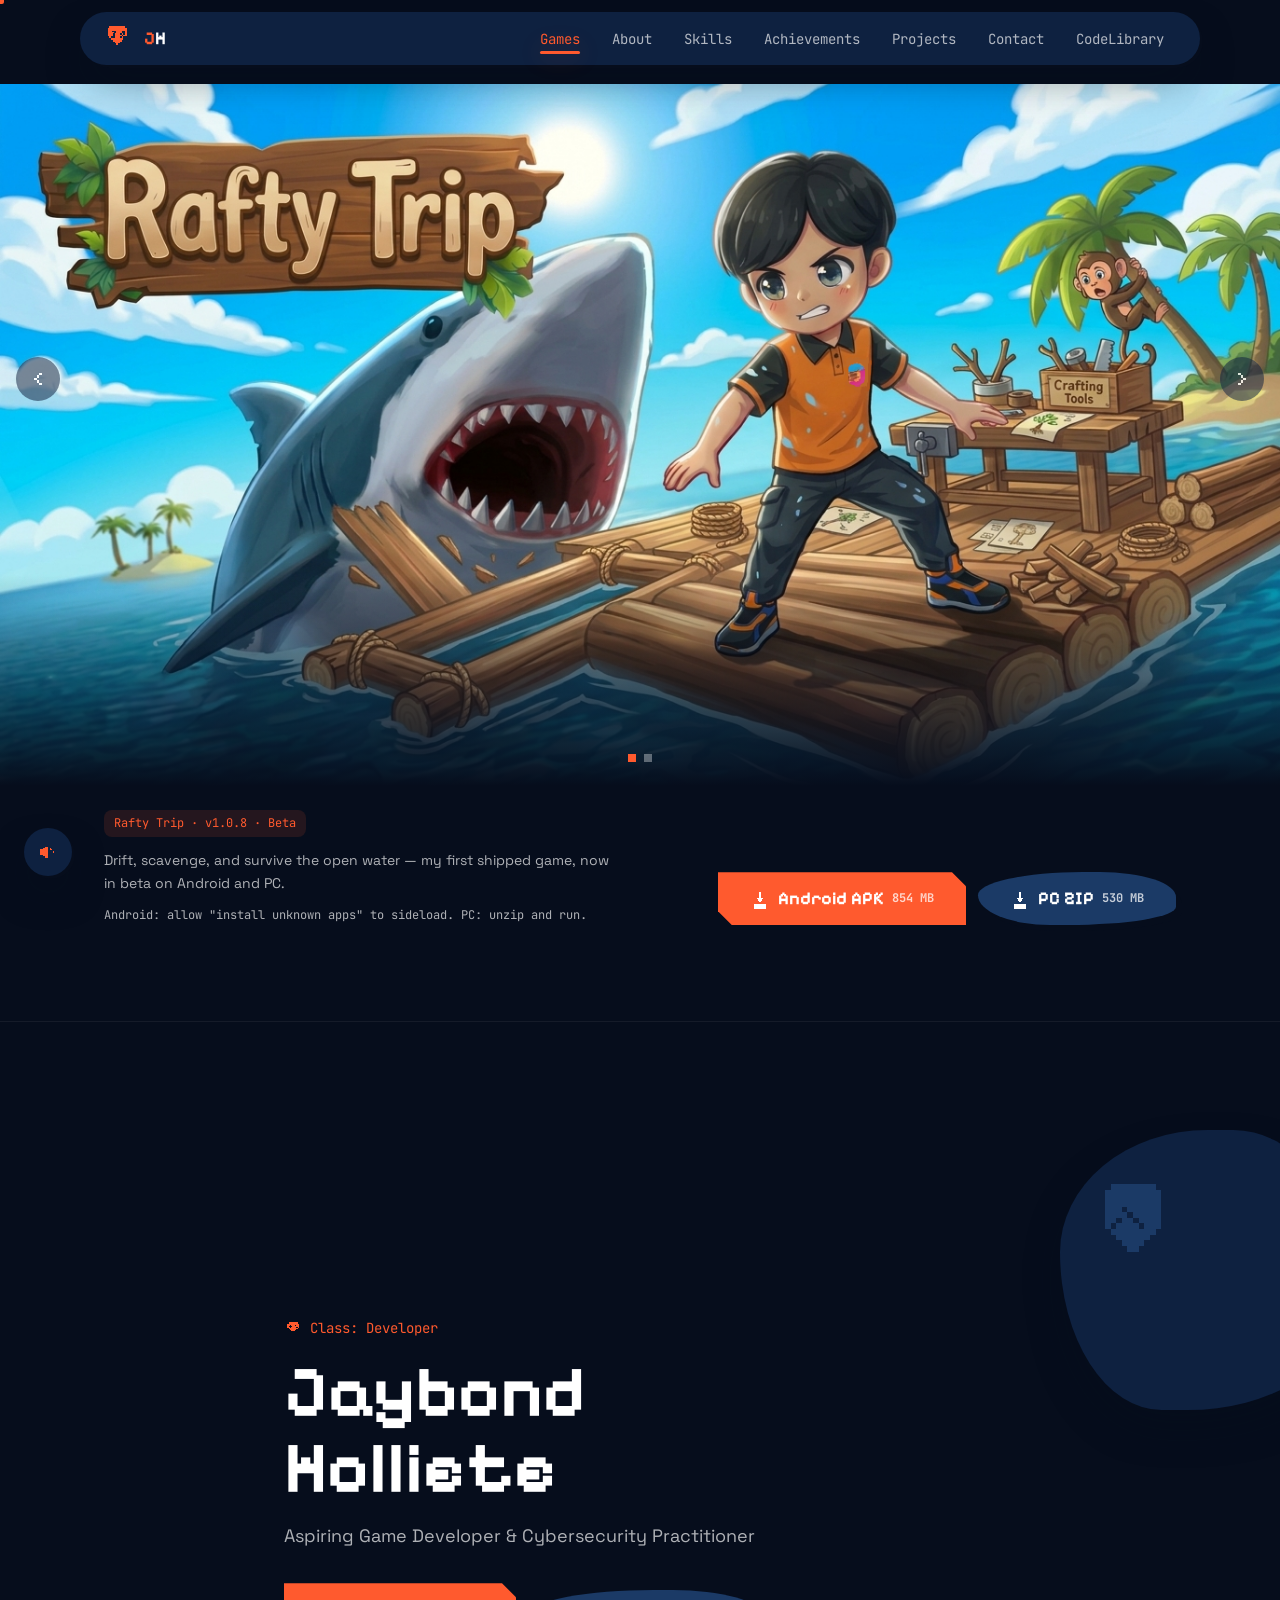
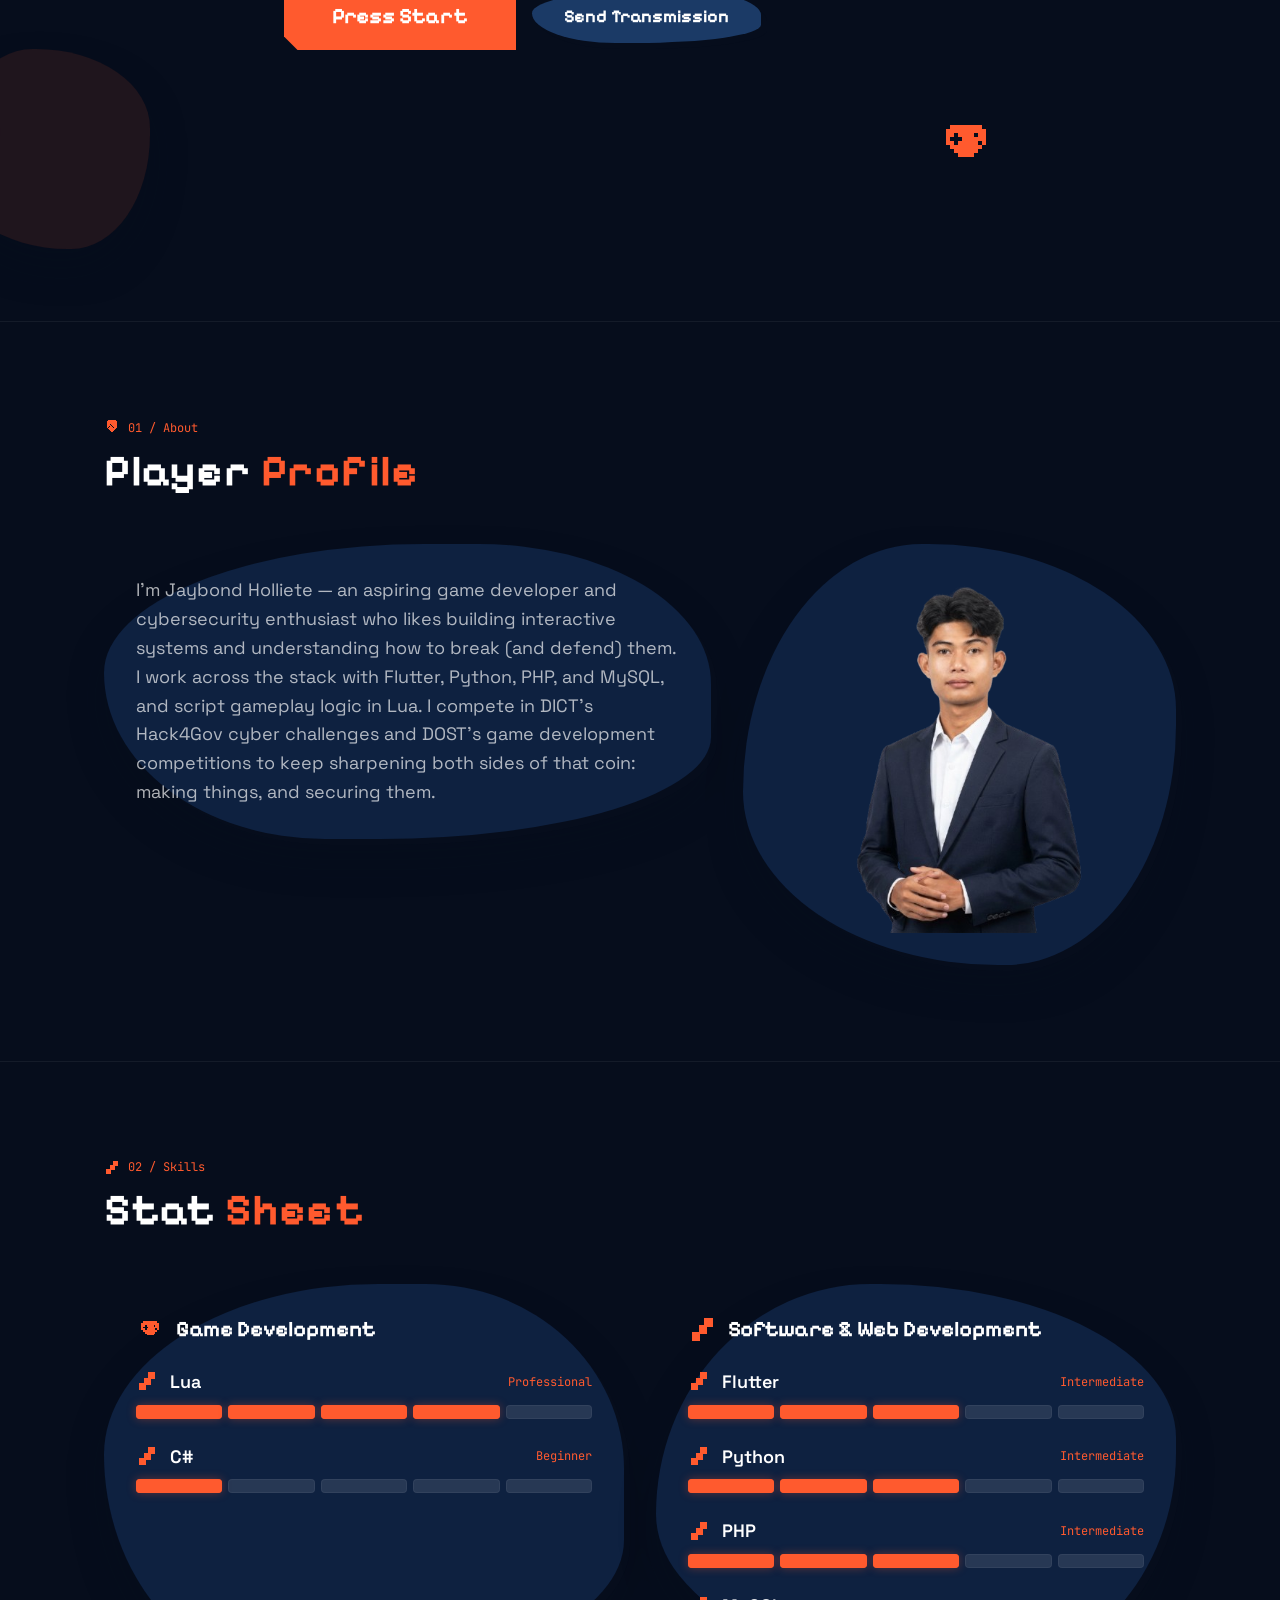
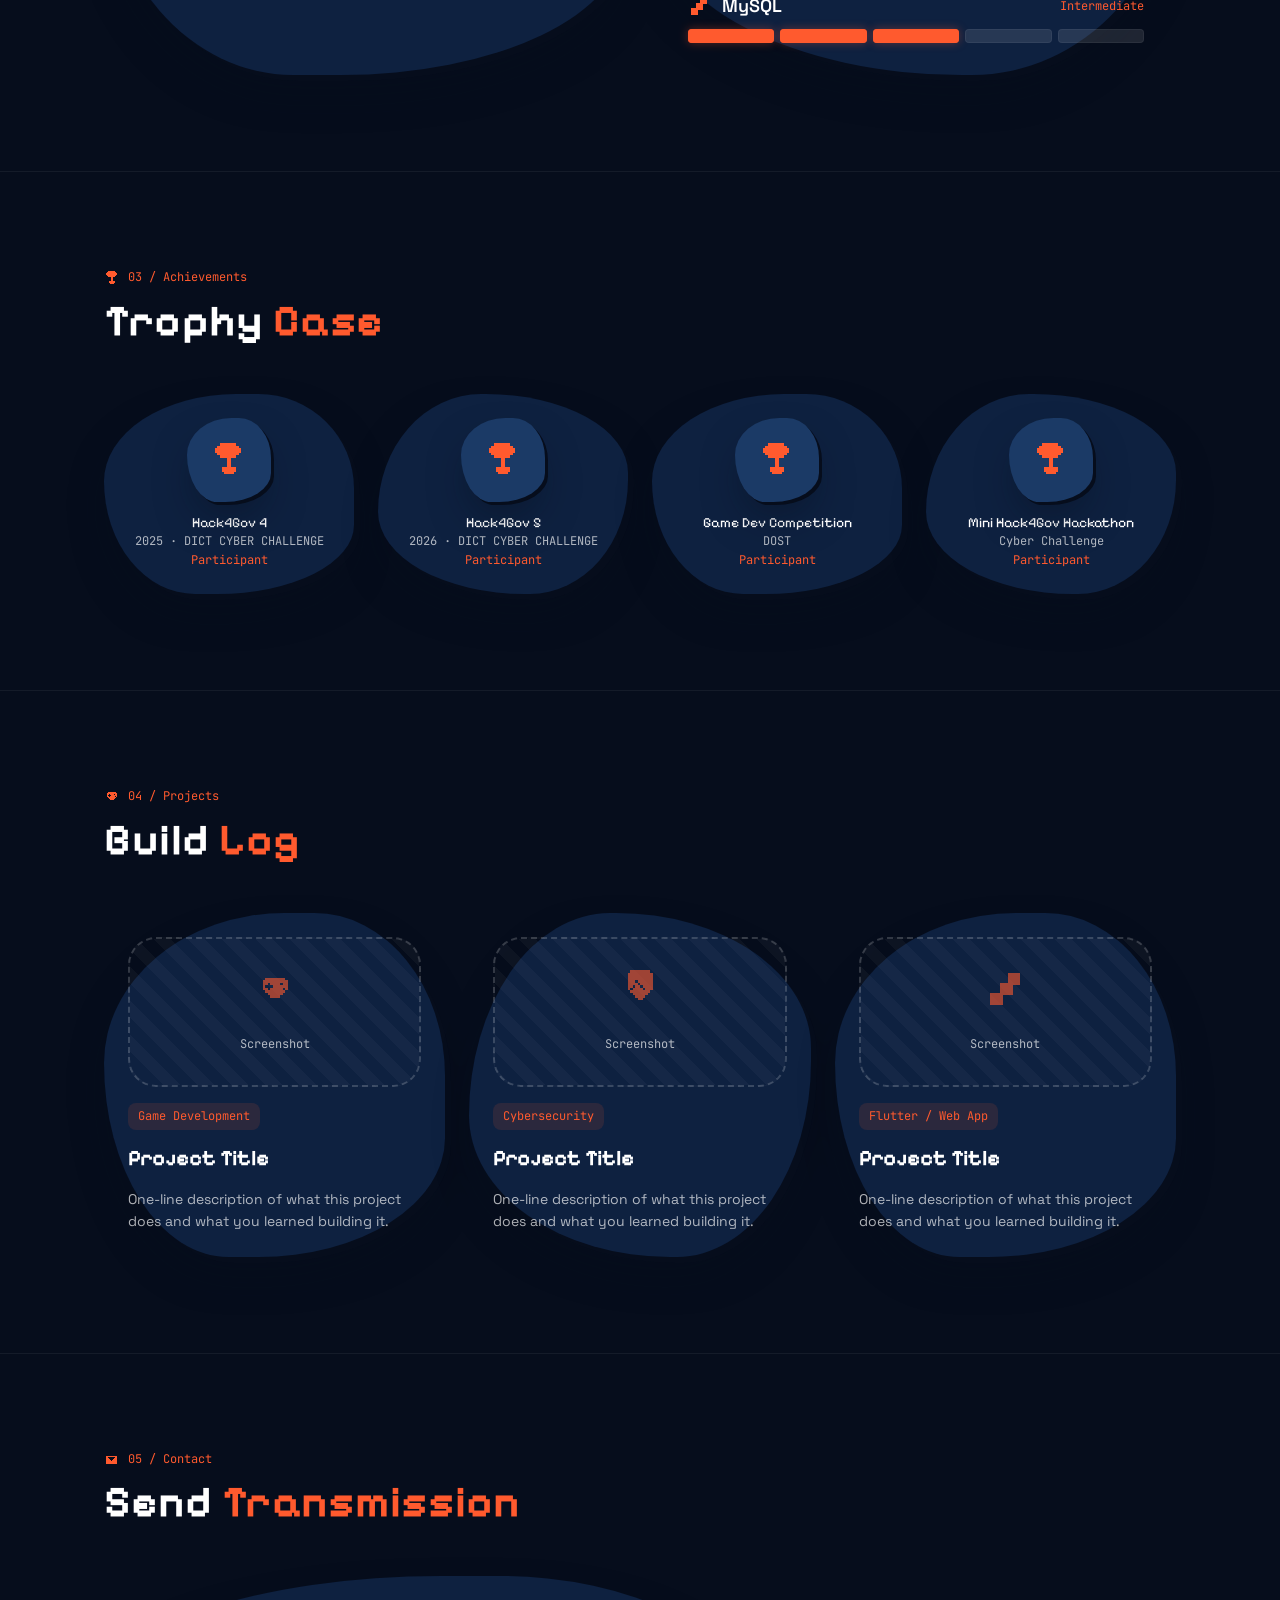
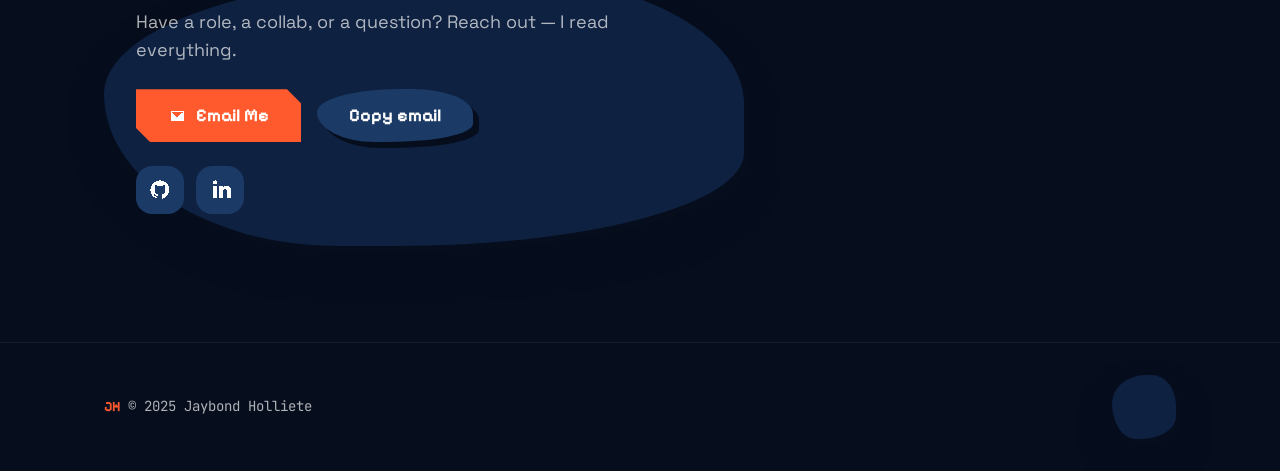
==== commit be3032cb: "feat: add auto-slideshow with trailer video to game banner - Crossfade slideshow: screenshot 6s, the" ====
--- a/index.html
+++ b/index.html
@@ -62,6 +62,18 @@
       </symbol>
       <symbol id="i-download" viewBox="0 0 16 16" shape-rendering="crispEdges">
         <path fill="currentColor" d="M7,2 H9 V7 H7 Z M5,7 H11 L8,11 Z M3,12 H13 V14 H3 Z M3,14 H13 V16 H3 Z"/>
+      </symbol>
+      <symbol id="i-arrow-l" viewBox="0 0 16 16" shape-rendering="crispEdges">
+        <path fill="currentColor" d="M11,3 H9 V5 H7 V7 H5 V9 H7 V11 H9 V13 H11 V11 H9 V9 H7 V7 H9 V5 H11 Z"/>
+      </symbol>
+      <symbol id="i-arrow-r" viewBox="0 0 16 16" shape-rendering="crispEdges">
+        <path fill="currentColor" d="M5,3 H7 V5 H9 V7 H11 V9 H9 V11 H7 V13 H5 V11 H7 V9 H9 V7 H7 V5 H5 Z"/>
+      </symbol>
+      <symbol id="i-play" viewBox="0 0 16 16" shape-rendering="crispEdges">
+        <path fill="currentColor" d="M5,3 H7 V5 H9 V7 H11 V9 H9 V11 H7 V13 H5 Z"/>
+      </symbol>
+      <symbol id="i-pause" viewBox="0 0 16 16" shape-rendering="crispEdges">
+        <path fill="currentColor" d="M4,3 H7 V13 H4 Z M9,3 H12 V13 H9 Z"/>
       </symbol>
     </defs>
   </svg>
@@ -96,14 +108,33 @@
 
   <main>
     <!-- ============ FEATURED GAME BANNER ============ -->
-    <section class="game-hero" id="games" aria-label="Featured game: RaftyTrip">
+    <section class="game-hero" id="games" aria-label="Featured game: RaftyTrip beta">
       <div class="game-hero-shot">
-        <img src="assets/images/raftytrip.png" alt="RaftyTrip — a survivor defends his raft from a shark in the open sea" width="1373" height="768" fetchpriority="high">
+        <img class="hero-slide" src="assets/images/raftytrip.png" alt="RaftyTrip — a survivor defends his raft from a shark in the open sea" width="1373" height="768" fetchpriority="high">
+        <video class="hero-slide hero-slide-video" src="assets/videos/raftytrip-trailer.mp4" poster="assets/images/raftytrip.png" muted playsinline preload="metadata" aria-label="RaftyTrip trailer"></video>
+        <button class="hero-arrow prev" id="heroPrev" type="button" aria-label="Previous slide">
+          <svg viewBox="0 0 16 16" shape-rendering="crispEdges" aria-hidden="true"><use href="#i-arrow-l"/></svg>
+        </button>
+        <button class="hero-arrow next" id="heroNext" type="button" aria-label="Next slide">
+          <svg viewBox="0 0 16 16" shape-rendering="crispEdges" aria-hidden="true"><use href="#i-arrow-r"/></svg>
+        </button>
+        <button class="sound-toggle hero-ctrl" id="heroPlayPause" type="button" aria-label="Play or pause trailer">
+          <svg class="ic-play" viewBox="0 0 16 16" shape-rendering="crispEdges" aria-hidden="true"><use href="#i-play"/></svg>
+          <svg class="ic-pause" viewBox="0 0 16 16" shape-rendering="crispEdges" aria-hidden="true"><use href="#i-pause"/></svg>
+        </button>
+        <button class="sound-toggle hero-sound" id="heroSound" type="button" aria-pressed="false" aria-label="Toggle trailer sound">
+          <svg class="off" viewBox="0 0 16 16" shape-rendering="crispEdges" aria-hidden="true"><use href="#i-sound-off"/></svg>
+          <svg class="on" viewBox="0 0 16 16" shape-rendering="crispEdges" aria-hidden="true"><use href="#i-sound-on"/></svg>
+        </button>
+        <div class="hero-dots" aria-hidden="true">
+          <span class="hero-dot is-active"></span>
+          <span class="hero-dot"></span>
+        </div>
       </div>
       <div class="container game-hero-body">
         <div class="game-hero-info">
-          <span class="proj-tag">Survival Raft Game · v1.0.8 · Out Now</span>
-          <p class="game-desc">Drift, scavenge, and survive the open water — my first shipped game, free on Android and PC.</p>
+          <span class="proj-tag">Rafty Trip · v1.0.8 · Beta</span>
+          <p class="game-desc">Drift, scavenge, and survive the open water — my first shipped game, now in beta on Android and PC.</p>
           <p class="game-note">Android: allow &quot;install unknown apps&quot; to sideload. PC: unzip and run.</p>
         </div>
         <div class="game-dl-row">
--- a/css/components.css
+++ b/css/components.css
@@ -165,13 +165,66 @@
 /* ---------- Featured game banner ---------- */
 .game-hero { padding: calc(var(--nav-h) + var(--space-3)) 0 var(--space-9); }
 .game-hero-shot { position: relative; }
-.game-hero-shot img {
+.game-hero-shot .hero-slide {
   width: 100%;
   height: min(78vh, 56.25vw);
   object-fit: cover;
   object-position: center 30%;
   display: block;
 }
+.game-hero-shot video.hero-slide {
+  position: absolute;
+  inset: 0;
+  opacity: 0;
+  transition: opacity .8s ease;
+}
+.game-hero-shot video.hero-slide.is-active { opacity: 1; }
+.hero-dots {
+  position: absolute;
+  left: 50%;
+  bottom: var(--space-5);
+  transform: translateX(-50%);
+  display: flex;
+  gap: var(--space-2);
+  z-index: 1;
+}
+.hero-dot { width: 8px; height: 8px; background: rgba(255,255,255,0.35); cursor: pointer; }
+.hero-dot.is-active { background: var(--accent); }
+.game-hero-shot .hero-sound,
+.game-hero-shot .hero-ctrl {
+  position: absolute;
+  left: auto;
+  bottom: var(--space-5);
+  z-index: 2;
+  opacity: 0;
+  pointer-events: none;
+  transition: opacity .3s ease;
+}
+.game-hero-shot .hero-sound { right: var(--space-5); }
+.game-hero-shot .hero-ctrl { right: calc(var(--space-5) + 56px); }
+.game-hero-shot .hero-sound.is-visible,
+.game-hero-shot .hero-ctrl.is-visible { opacity: 1; pointer-events: auto; }
+.hero-ctrl .ic-pause { display: none; }
+.hero-ctrl.is-playing .ic-pause { display: block; }
+.hero-ctrl.is-playing .ic-play { display: none; }
+.hero-arrow {
+  position: absolute;
+  top: 42%;
+  transform: translateY(-50%);
+  z-index: 2;
+  width: 44px;
+  height: 44px;
+  border-radius: 50%;
+  display: grid;
+  place-items: center;
+  background: rgba(14,33,64,0.65);
+  color: var(--text-on-dark);
+  opacity: .8;
+}
+.hero-arrow svg { width: 20px; height: 20px; }
+.hero-arrow:hover { opacity: 1; color: var(--accent); }
+.hero-arrow.prev { left: var(--space-4); }
+.hero-arrow.next { right: var(--space-4); }
 .game-hero-shot::after {
   content: "";
   position: absolute;
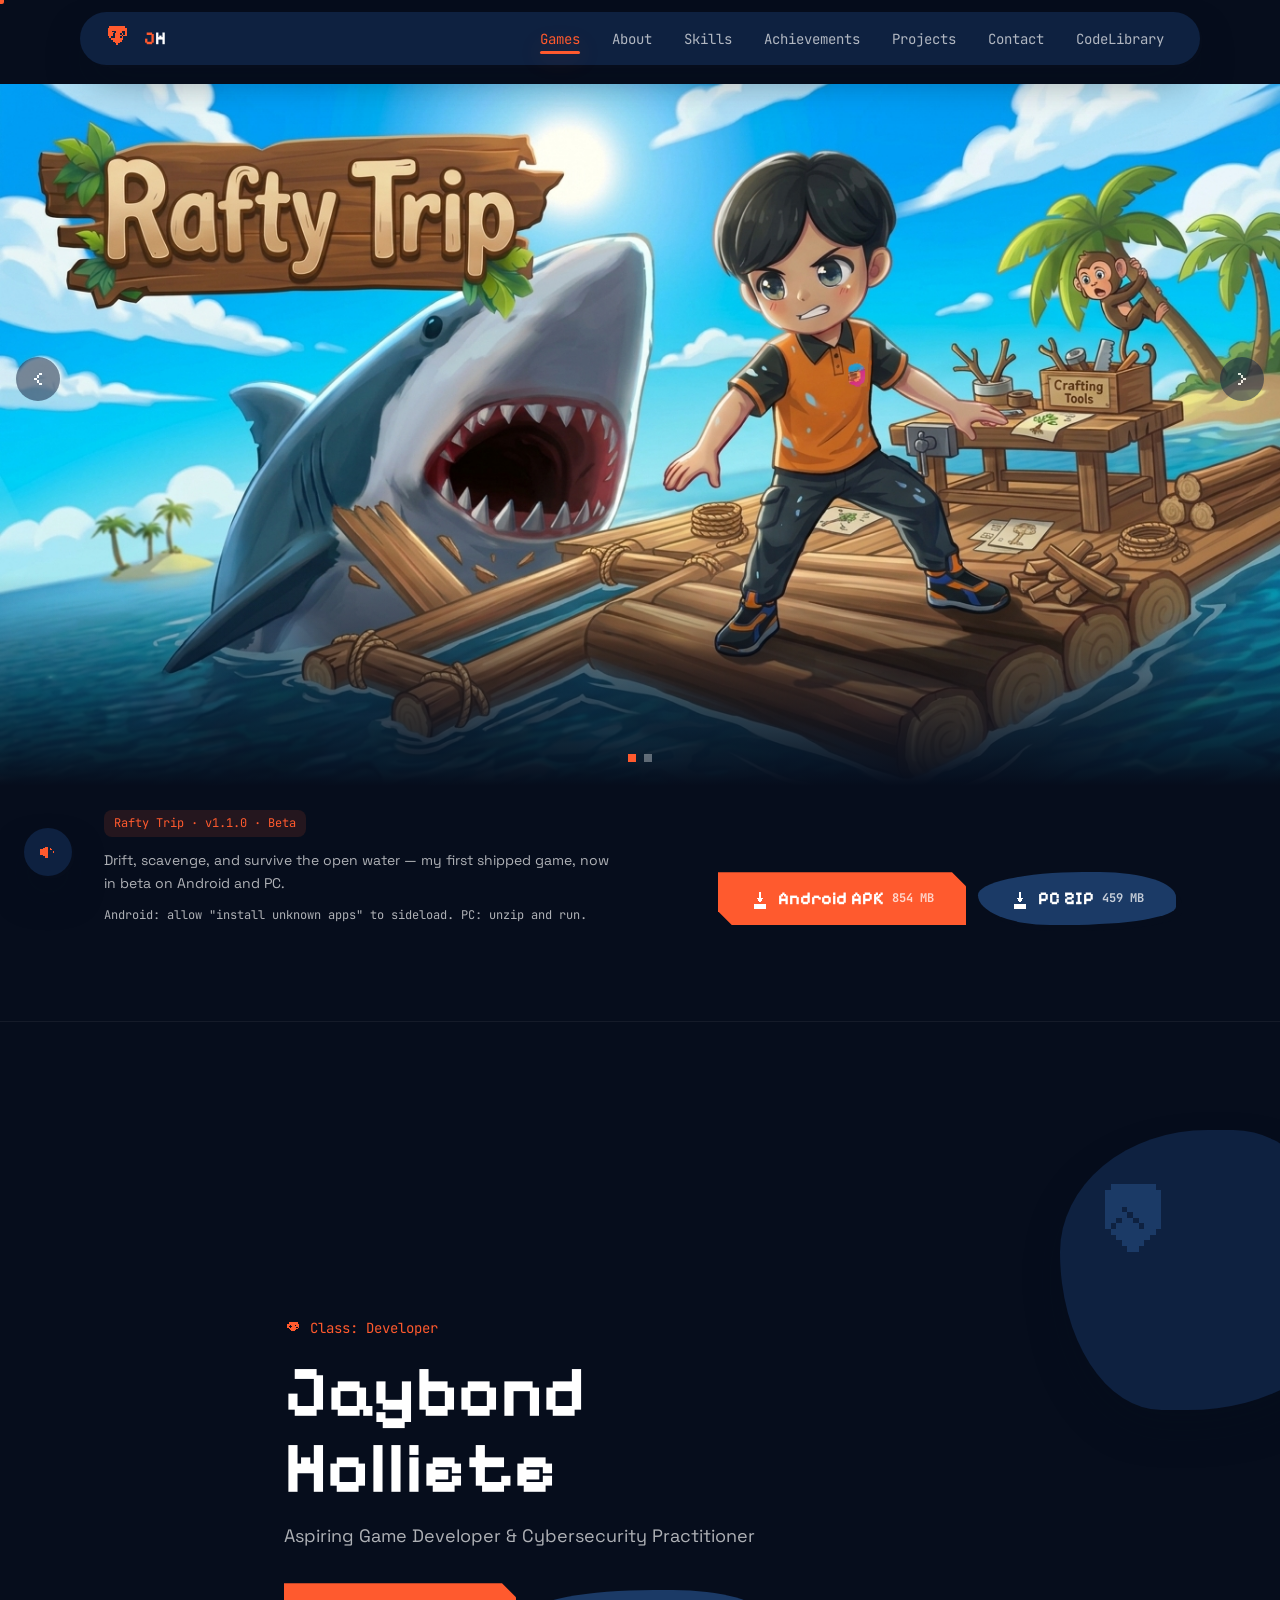
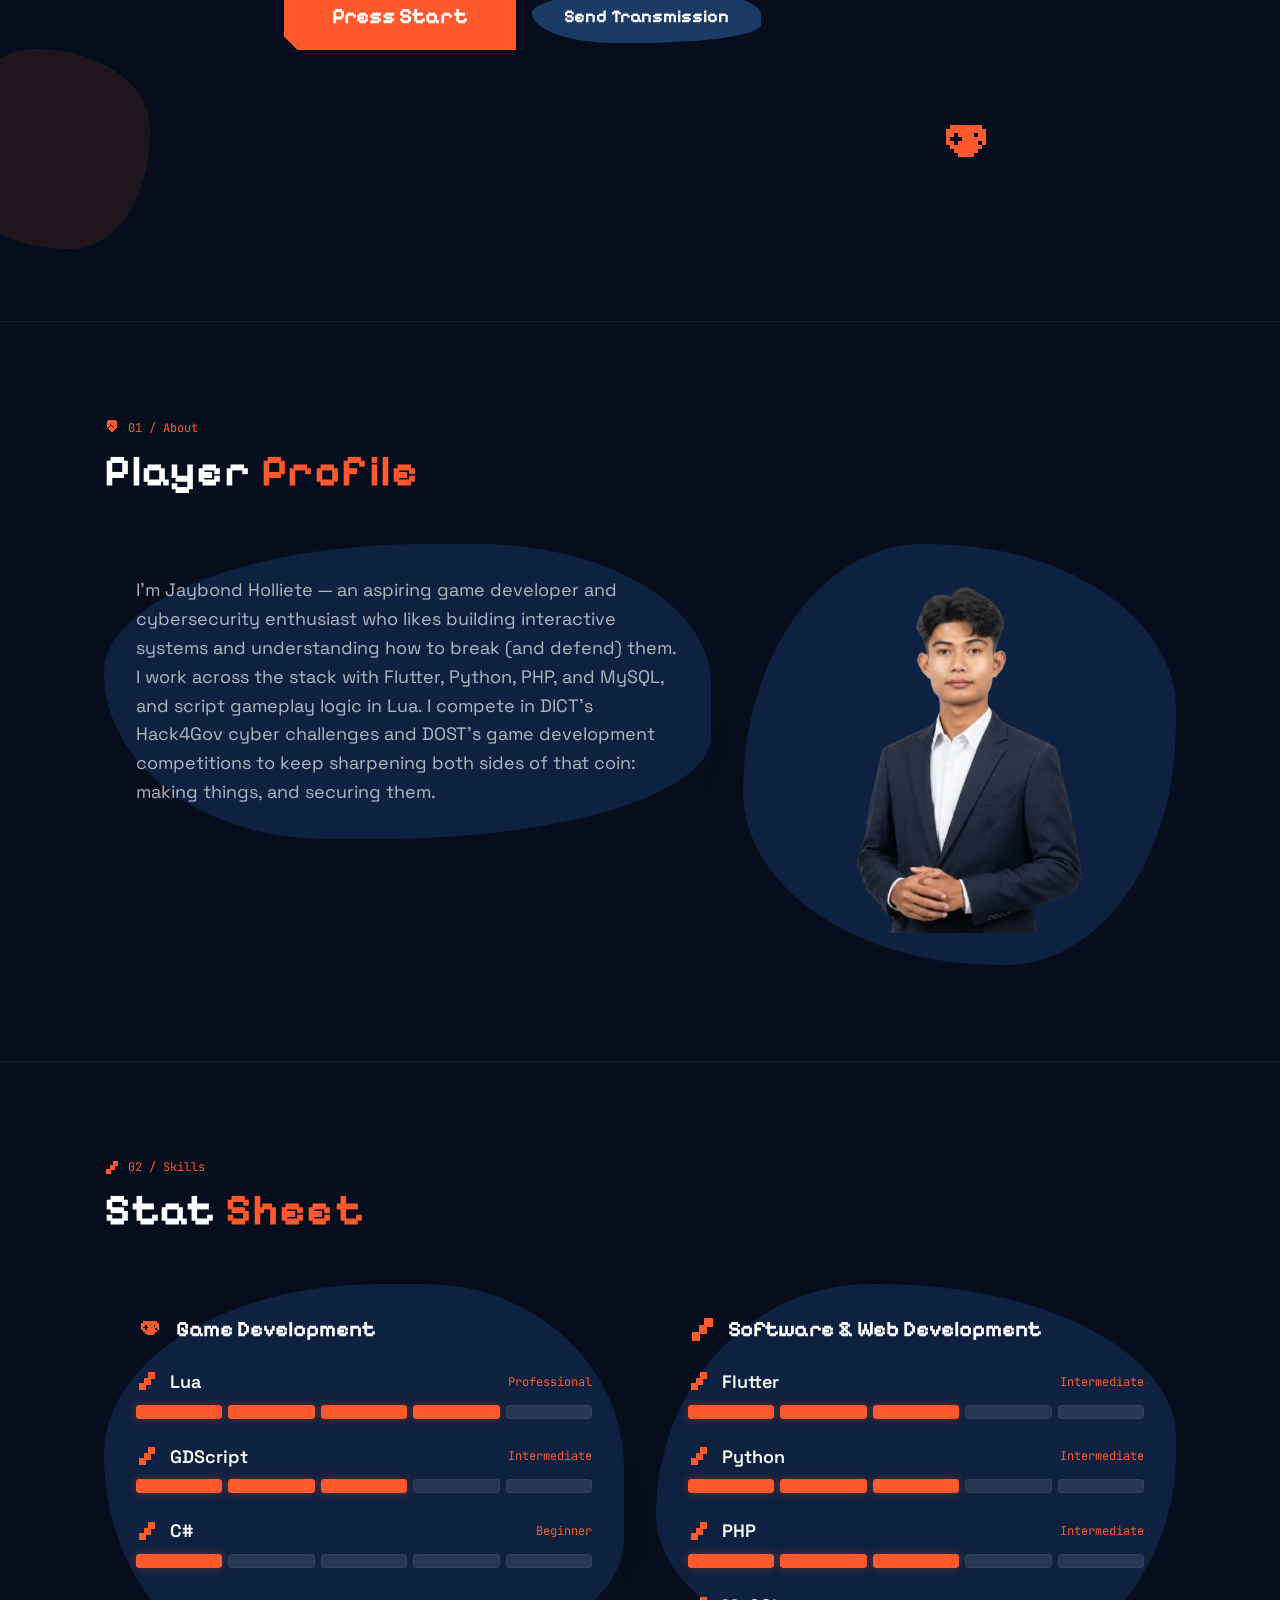
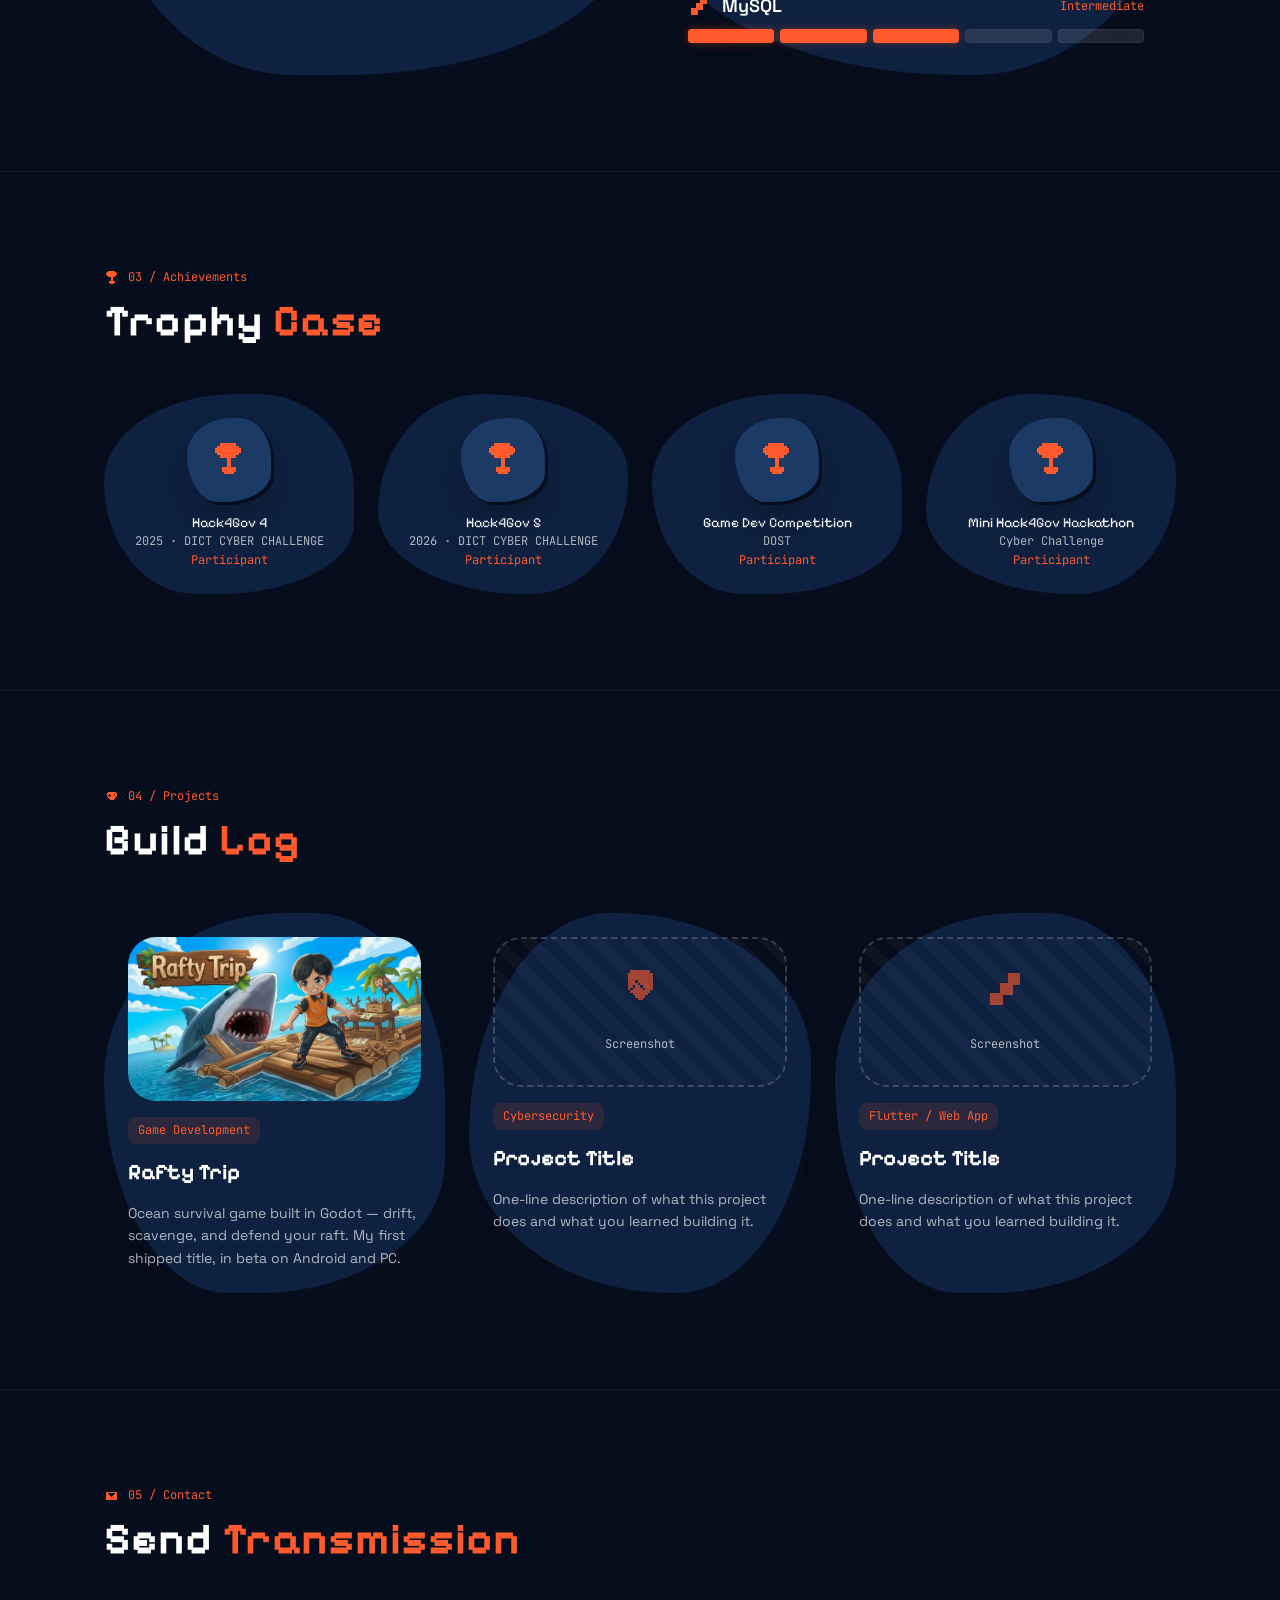
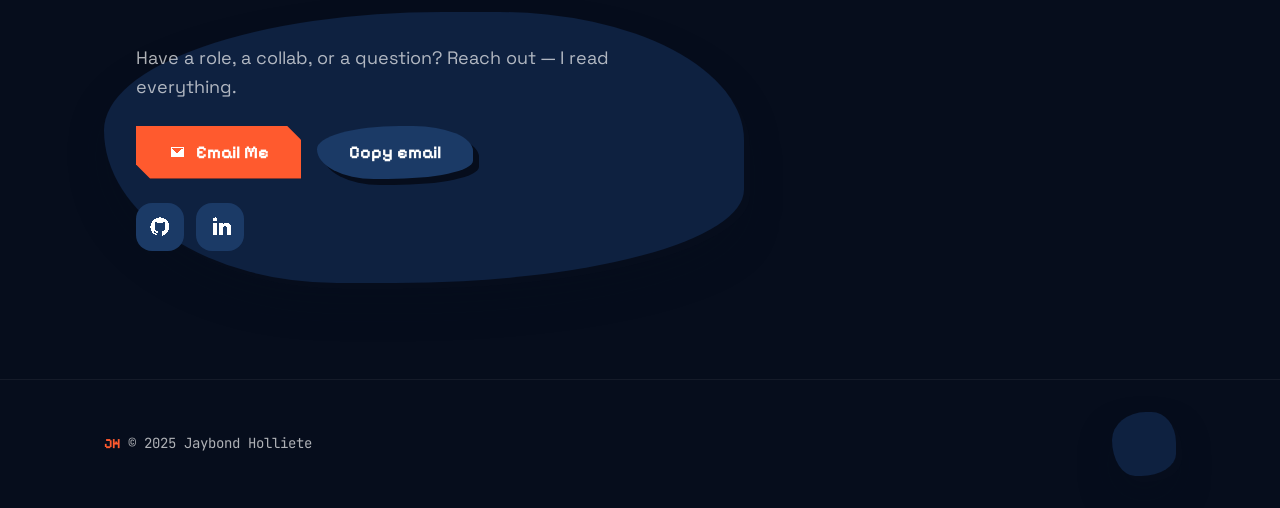
==== commit 54b9b589: "feat: bump RaftyTrip downloads to v1.1.0 beta Generated with [Devin](https://devin.ai)  Co-Authored-" ====
--- a/index.html
+++ b/index.html
@@ -133,20 +133,20 @@
       </div>
       <div class="container game-hero-body">
         <div class="game-hero-info">
-          <span class="proj-tag">Rafty Trip · v1.0.8 · Beta</span>
+          <span class="proj-tag">Rafty Trip · v1.1.0 · Beta</span>
           <p class="game-desc">Drift, scavenge, and survive the open water — my first shipped game, now in beta on Android and PC.</p>
           <p class="game-note">Android: allow &quot;install unknown apps&quot; to sideload. PC: unzip and run.</p>
         </div>
         <div class="game-dl-row">
           <a class="btn pixel-notch" data-sound
-             href="https://github.com/jaybondholliete/fortfolio/releases/download/RaftyTrip-v1.0.8/RaftyTrip_v1.0.8.apk">
+             href="https://github.com/jaybondholliete/fortfolio/releases/download/RaftyTrip-v1.1.0/RaftyTrip_v1.1.0.apk">
             <svg class="ico" viewBox="0 0 16 16" shape-rendering="crispEdges" aria-hidden="true"><use href="#i-download"/></svg>
             Android APK <span class="dl-size">854 MB</span>
           </a>
           <a class="btn ghost" data-sound
-             href="https://github.com/jaybondholliete/fortfolio/releases/download/RaftyTrip-v1.0.8/Rafty_trip.v1.0.8.zip">
+             href="https://github.com/jaybondholliete/fortfolio/releases/download/RaftyTrip-v1.1.0/Rafty_trip_v1.1.0.zip">
             <svg class="ico" viewBox="0 0 16 16" shape-rendering="crispEdges" aria-hidden="true"><use href="#i-download"/></svg>
-            PC ZIP <span class="dl-size">530 MB</span>
+            PC ZIP <span class="dl-size">459 MB</span>
           </a>
         </div>
       </div>
@@ -219,6 +219,16 @@
                   <span class="tier">Professional</span>
                 </div>
                 <div class="stat-bar" aria-label="Lua proficiency: Professional of 5">
+                  <span class="stat-block"></span><span class="stat-block"></span><span class="stat-block"></span><span class="stat-block"></span><span class="stat-block"></span>
+                </div>
+              </div>
+              <div class="skill-row" data-tier="3">
+                <div class="skill-row-top">
+                  <svg class="ico" viewBox="0 0 16 16" shape-rendering="crispEdges" aria-hidden="true"><use href="#i-blocks"/></svg>
+                  <span class="label">GDScript</span>
+                  <span class="tier">Intermediate</span>
+                </div>
+                <div class="stat-bar" aria-label="GDScript proficiency: Intermediate of 5">
                   <span class="stat-block"></span><span class="stat-block"></span><span class="stat-block"></span><span class="stat-block"></span><span class="stat-block"></span>
                 </div>
               </div>
@@ -341,15 +351,11 @@
           <h2 class="section-title">Build <span class="accent">Log</span></h2>
         </div>
         <div class="proj-grid">
-          <!-- PROJECT PLACEHOLDER: replace title, description, and screenshot -->
           <article class="clay-panel proj-card">
-            <div class="asset-slot shot">
-              <svg class="ico" viewBox="0 0 16 16" shape-rendering="crispEdges" aria-hidden="true"><use href="#i-controller"/></svg>
-              Screenshot
-            </div>
+            <img class="shot" src="assets/images/raftytrip.png" alt="RaftyTrip — a survivor defends his raft from a shark in the open sea" width="1373" height="768" loading="lazy" style="width:100%;height:auto;border-radius:var(--radius-card);display:block">
             <span class="proj-tag">Game Development</span>
-            <h3>Project Title</h3>
-            <p>One-line description of what this project does and what you learned building it.</p>
+            <h3>Rafty Trip</h3>
+            <p>Ocean survival game built in Godot — drift, scavenge, and defend your raft. My first shipped title, in beta on Android and PC.</p>
           </article>
           <!-- PROJECT PLACEHOLDER: replace title, description, and screenshot -->
           <article class="clay-panel alt proj-card">
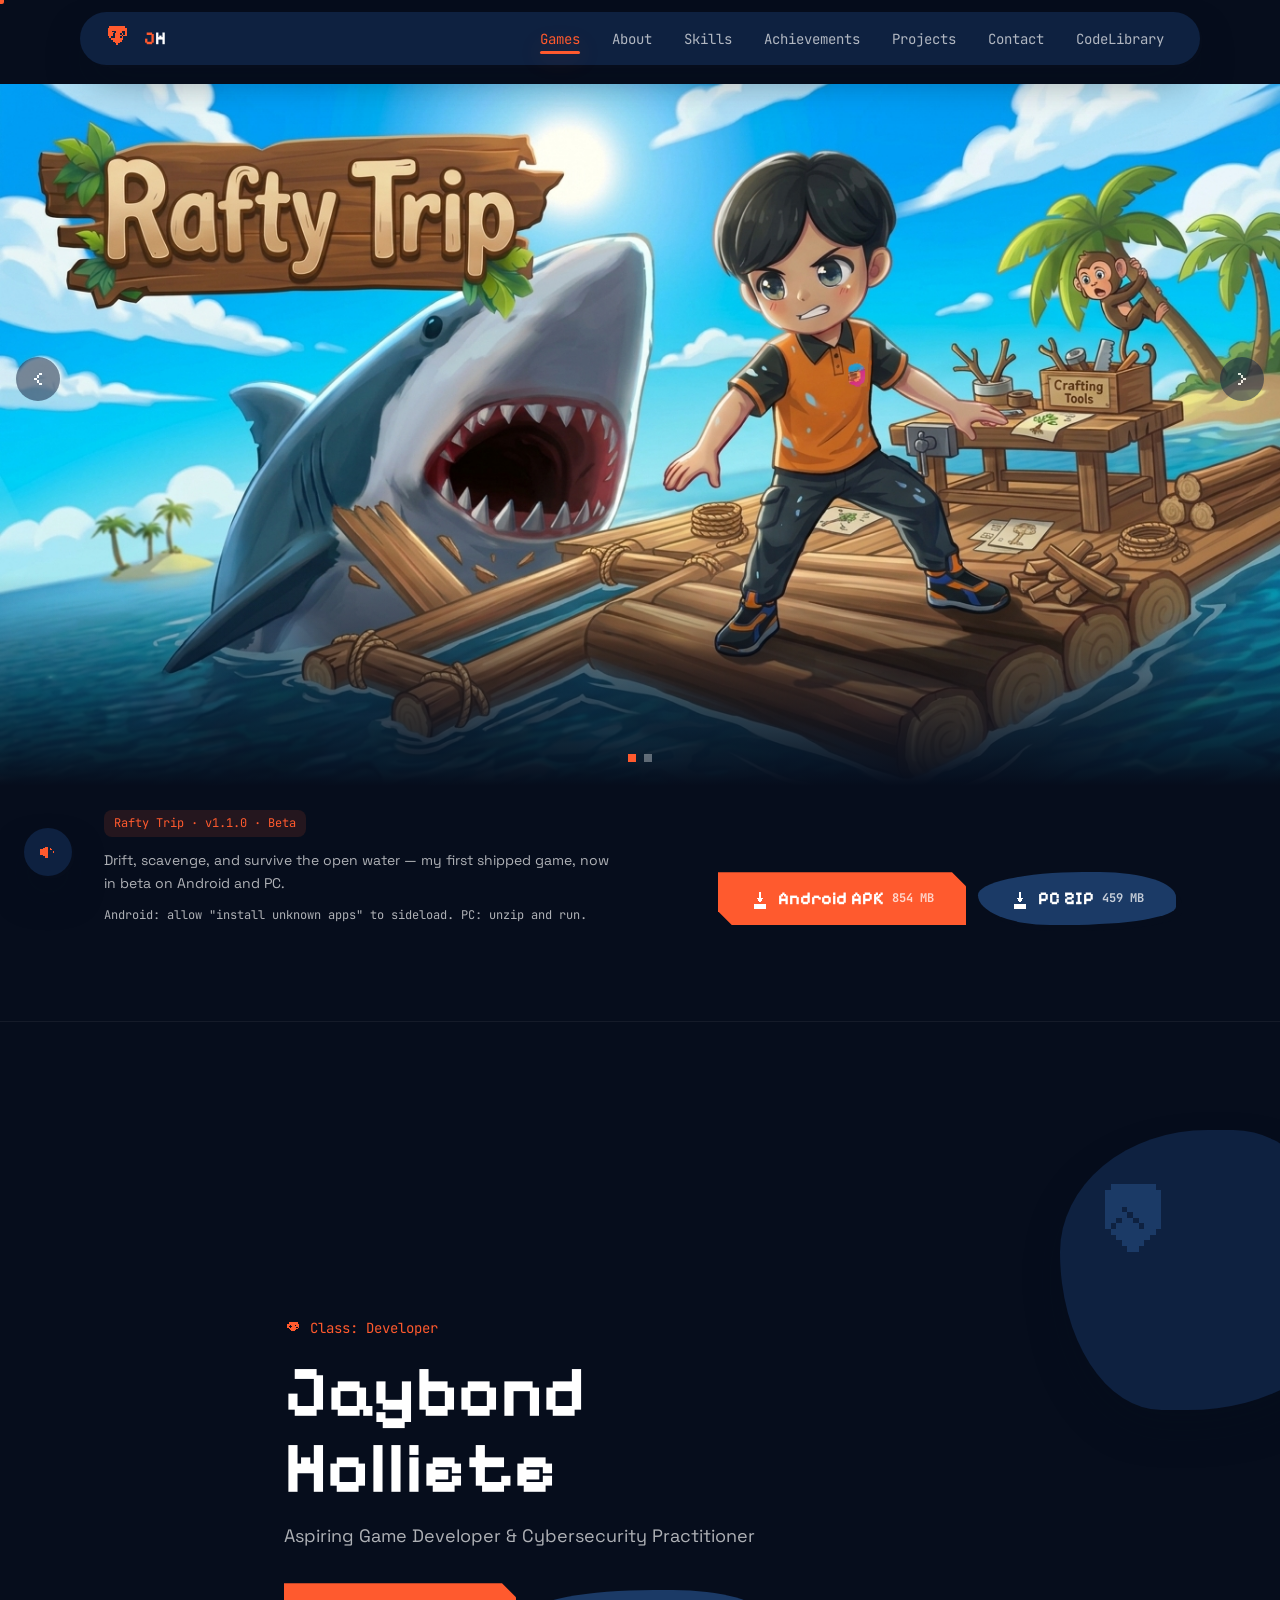
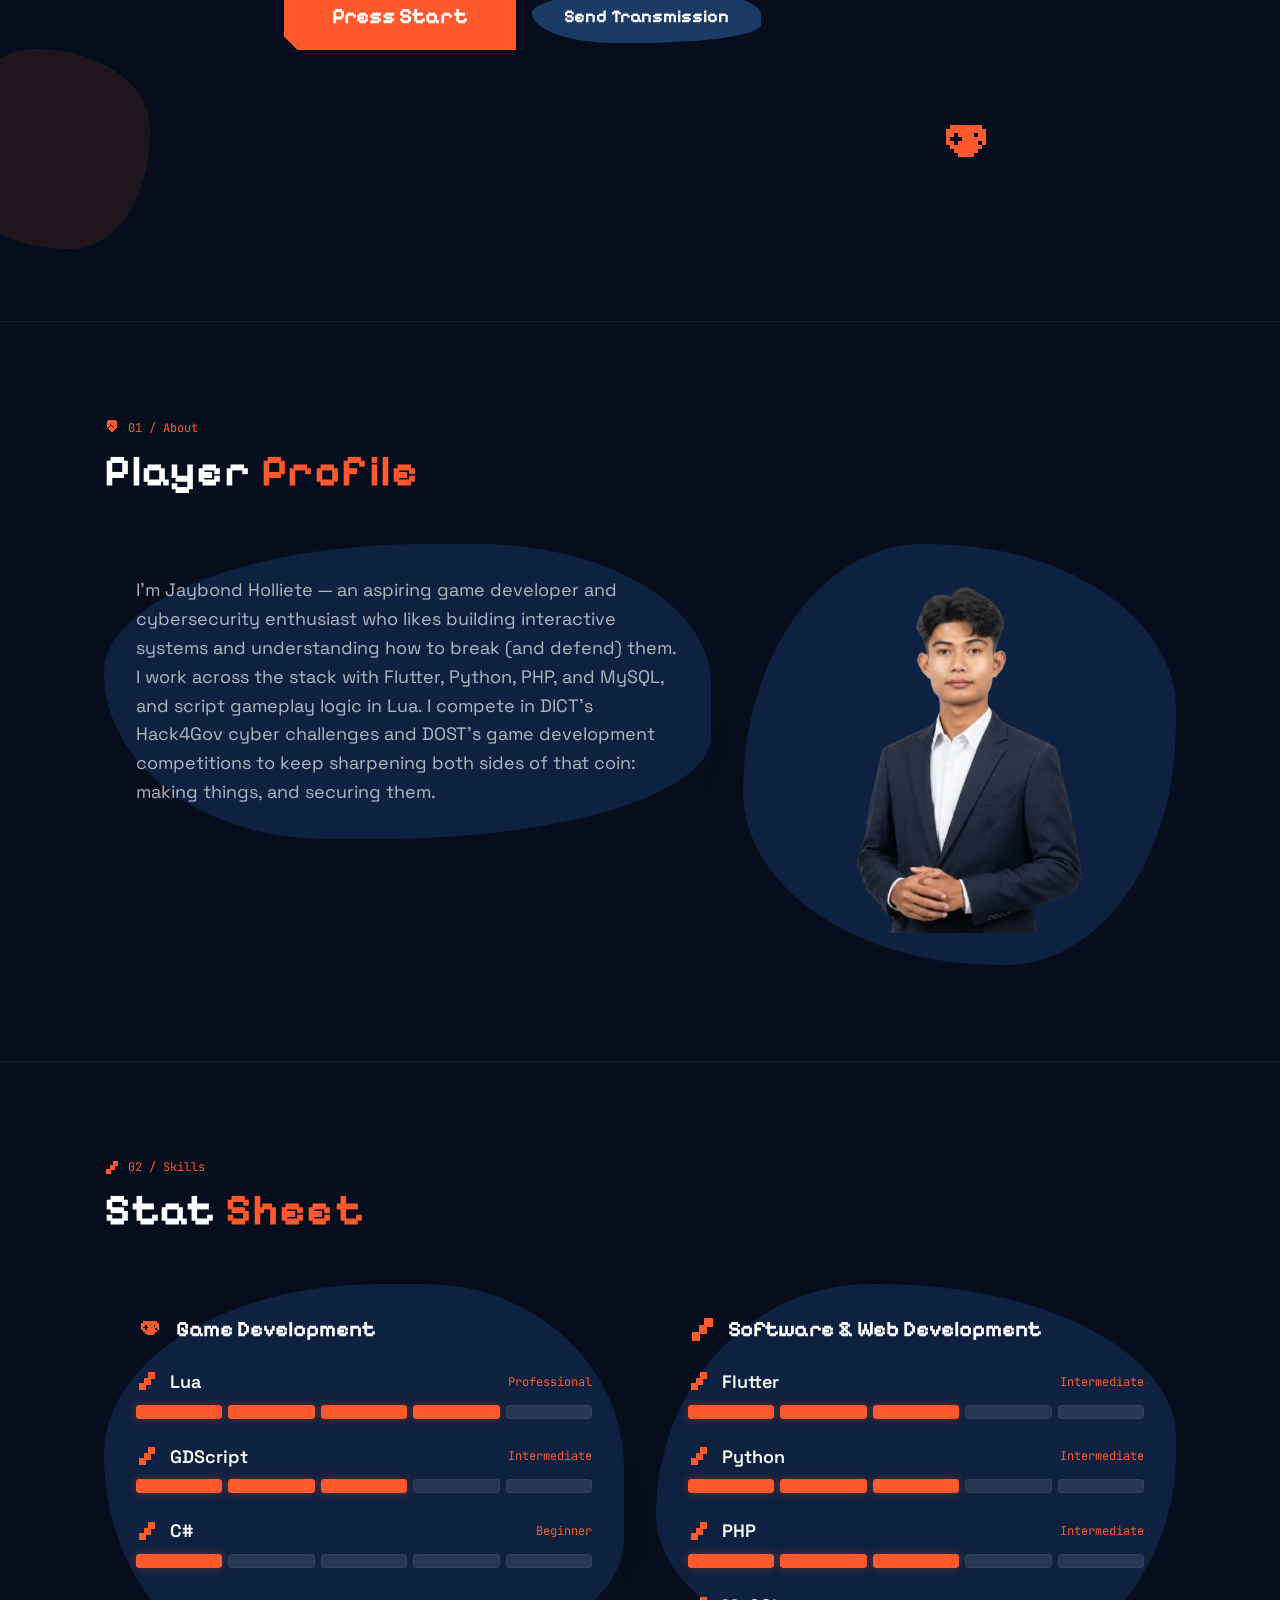
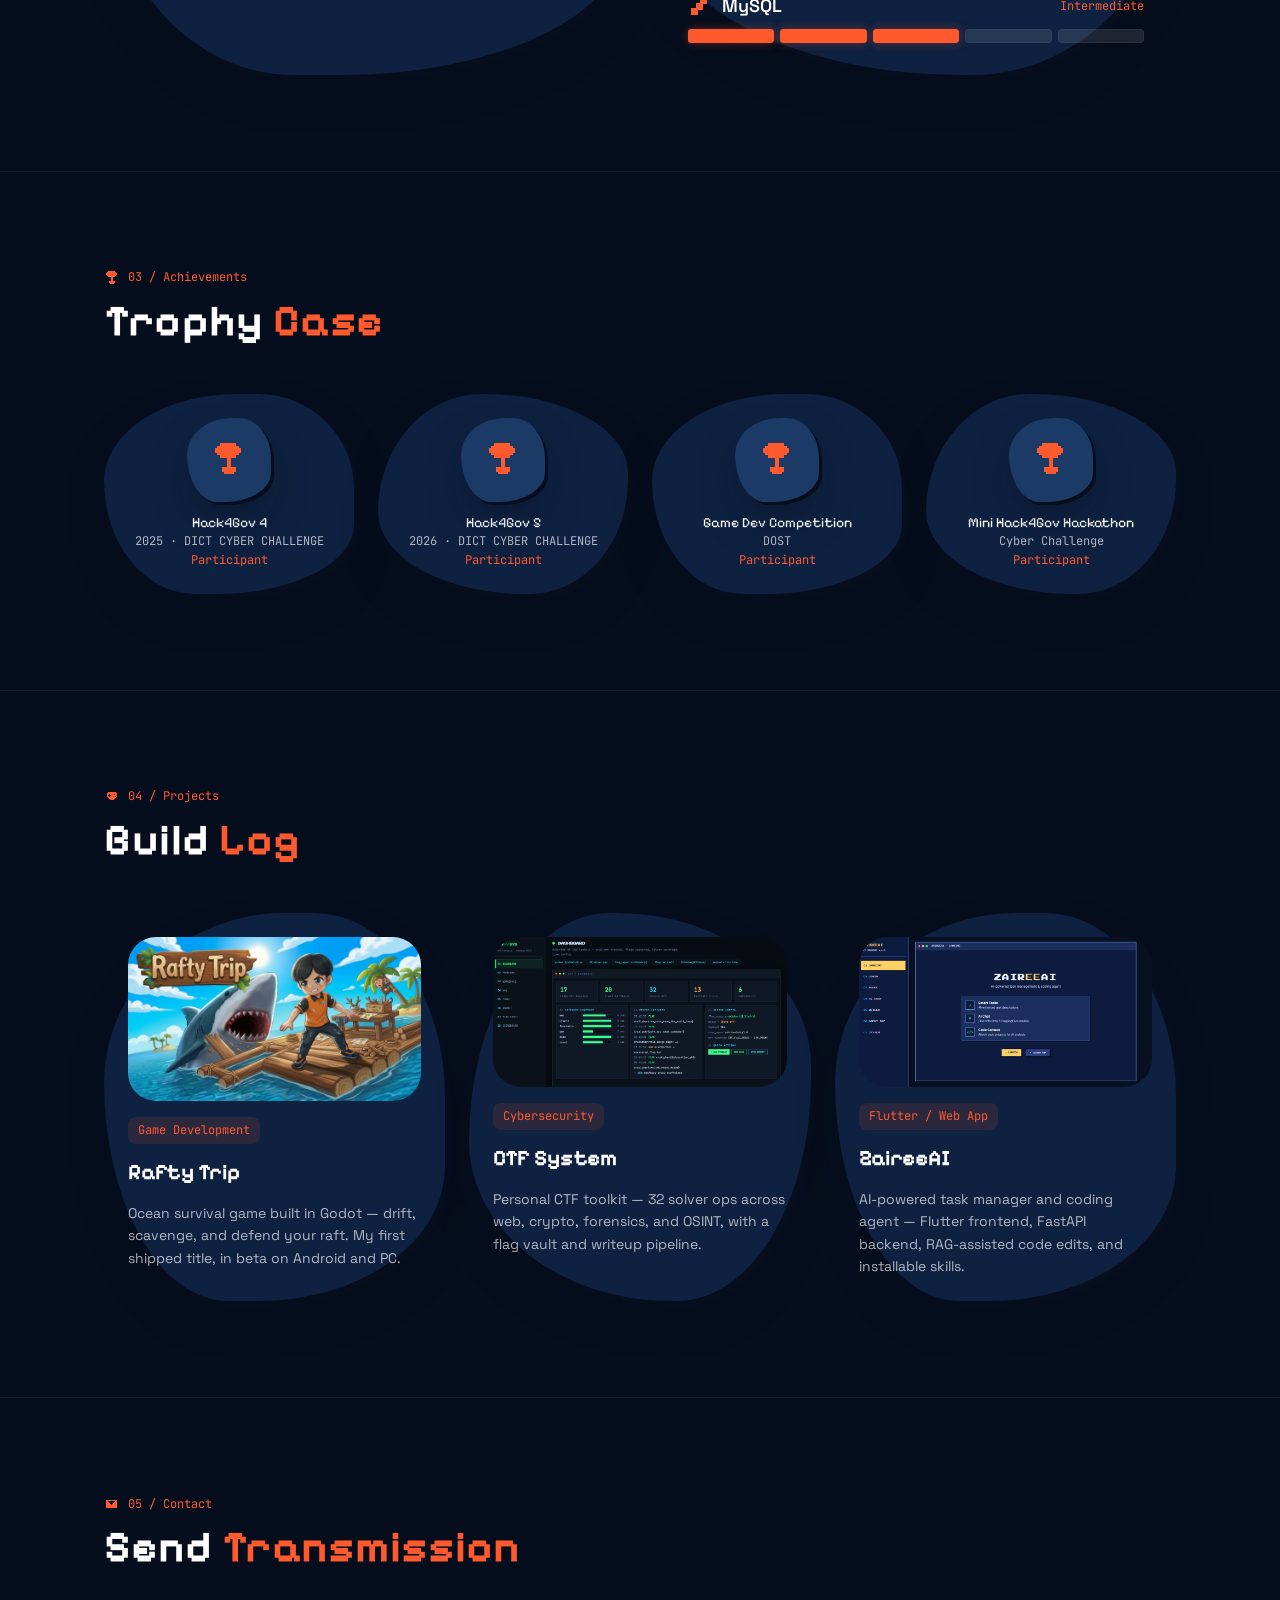
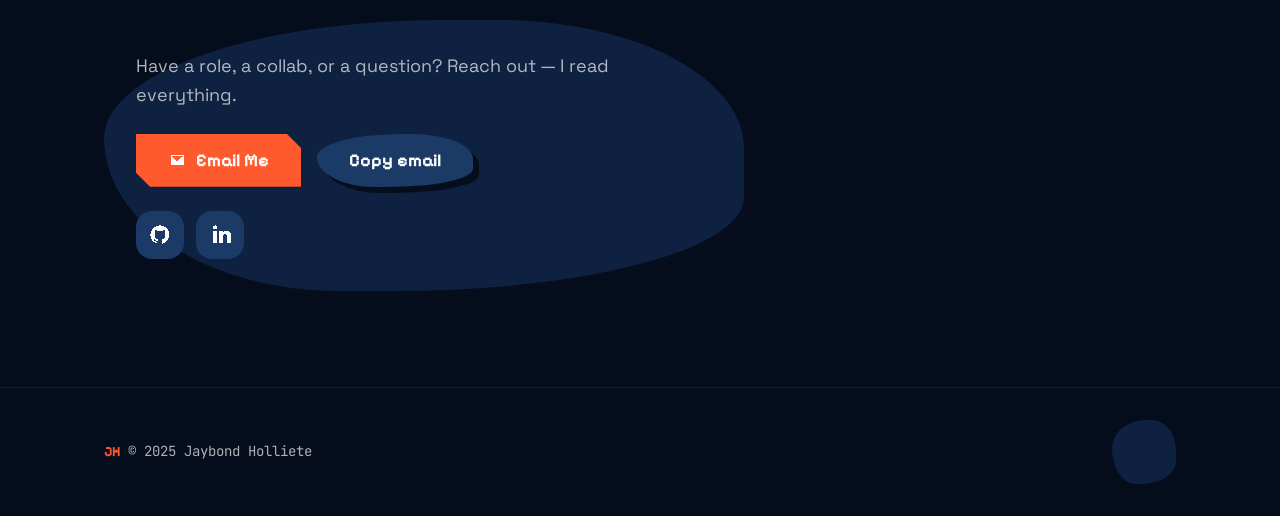
==== commit 251f620b: "feat: replace project placeholders with CTF System and ZaireeAI entries - CTF System: cybersecurity " ====
--- a/index.html
+++ b/index.html
@@ -357,25 +357,17 @@
             <h3>Rafty Trip</h3>
             <p>Ocean survival game built in Godot — drift, scavenge, and defend your raft. My first shipped title, in beta on Android and PC.</p>
           </article>
-          <!-- PROJECT PLACEHOLDER: replace title, description, and screenshot -->
           <article class="clay-panel alt proj-card">
-            <div class="asset-slot shot">
-              <svg class="ico" viewBox="0 0 16 16" shape-rendering="crispEdges" aria-hidden="true"><use href="#i-shield"/></svg>
-              Screenshot
-            </div>
+            <img class="shot" src="assets/images/ctf-system.png" alt="CTF System dashboard — solver ops, flag vault, and challenge tracking console" width="1015" height="670" loading="lazy" style="width:100%;height:auto;border-radius:var(--radius-card);display:block">
             <span class="proj-tag">Cybersecurity</span>
-            <h3>Project Title</h3>
-            <p>One-line description of what this project does and what you learned building it.</p>
+            <h3>CTF System</h3>
+            <p>Personal CTF toolkit — 32 solver ops across web, crypto, forensics, and OSINT, with a flag vault and writeup pipeline.</p>
           </article>
-          <!-- PROJECT PLACEHOLDER: replace title, description, and screenshot -->
           <article class="clay-panel proj-card">
-            <div class="asset-slot shot">
-              <svg class="ico" viewBox="0 0 16 16" shape-rendering="crispEdges" aria-hidden="true"><use href="#i-blocks"/></svg>
-              Screenshot
-            </div>
+            <img class="shot" src="assets/images/zaireeai.png" alt="ZAIREEAI — landing screen of the AI task management and coding agent platform" width="1015" height="670" loading="lazy" style="width:100%;height:auto;border-radius:var(--radius-card);display:block">
             <span class="proj-tag">Flutter / Web App</span>
-            <h3>Project Title</h3>
-            <p>One-line description of what this project does and what you learned building it.</p>
+            <h3>ZaireeAI</h3>
+            <p>AI-powered task manager and coding agent — Flutter frontend, FastAPI backend, RAG-assisted code edits, and installable skills.</p>
           </article>
         </div>
       </div>
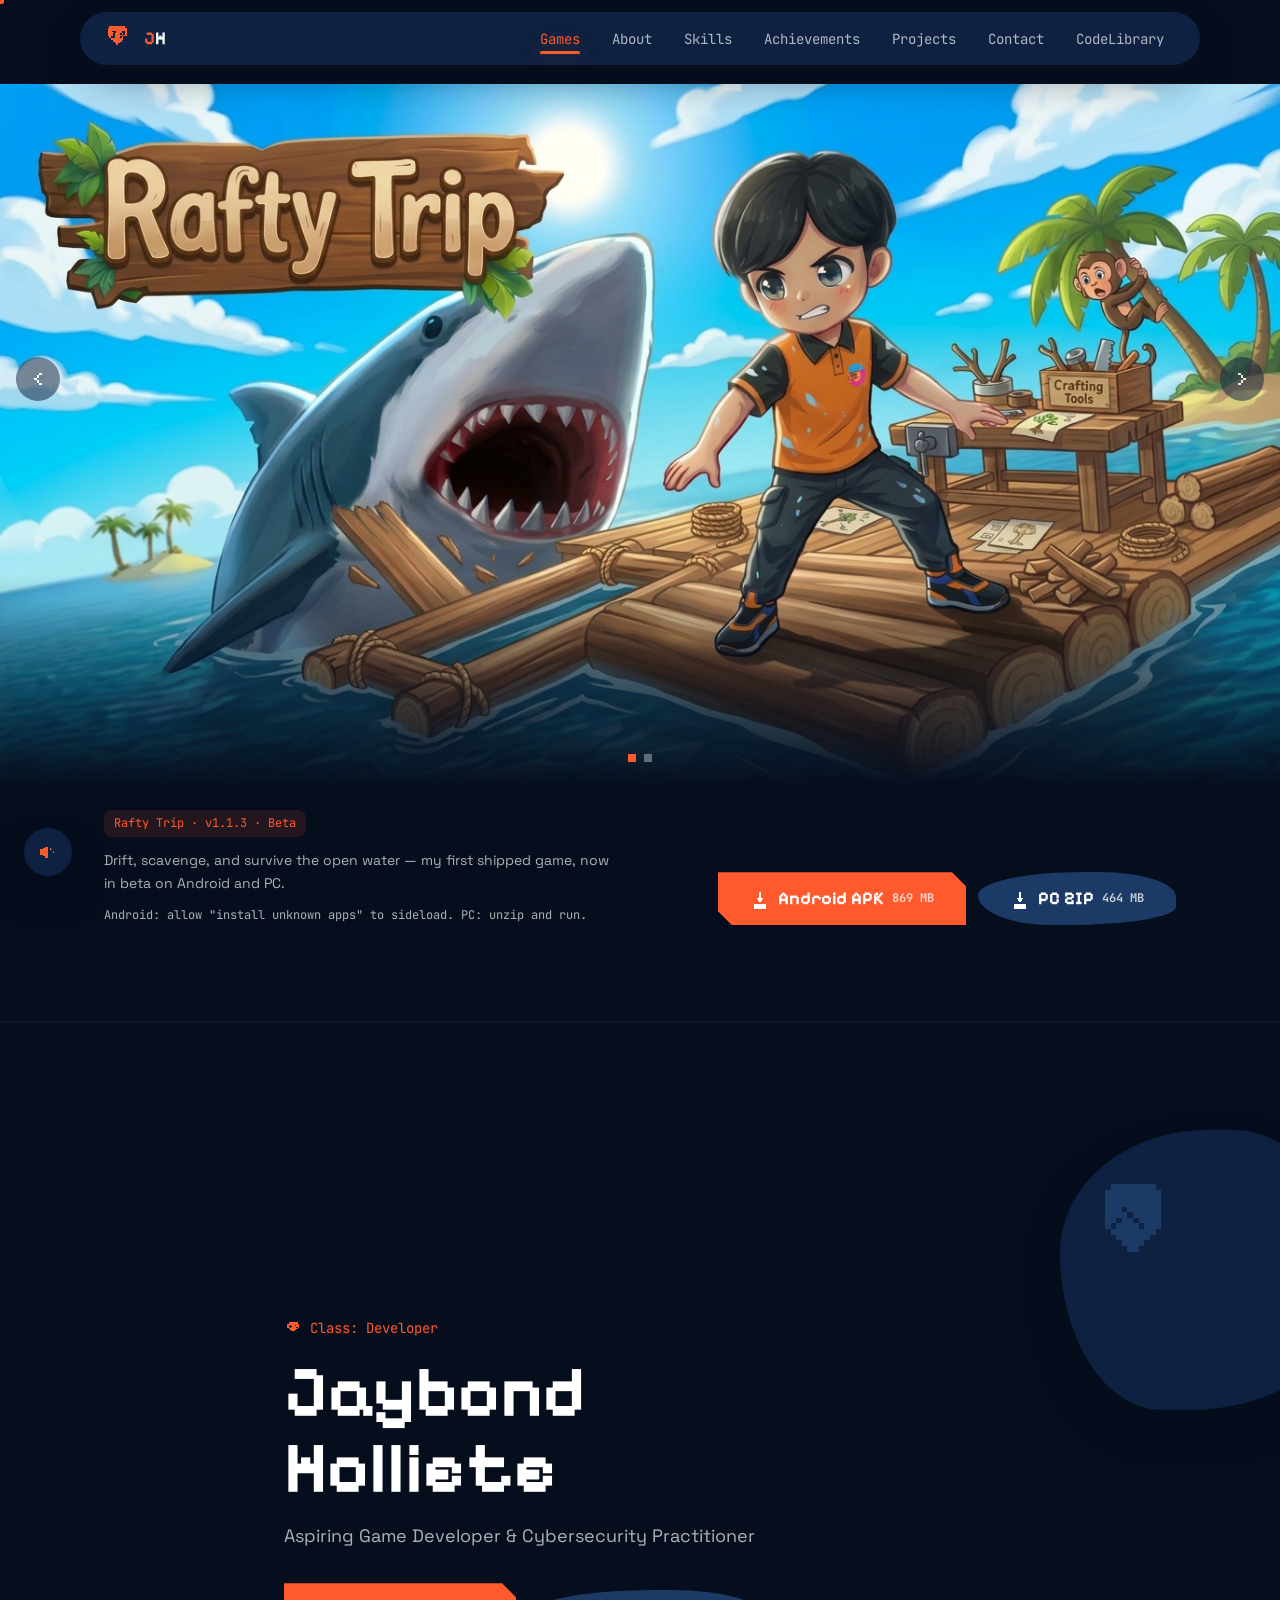
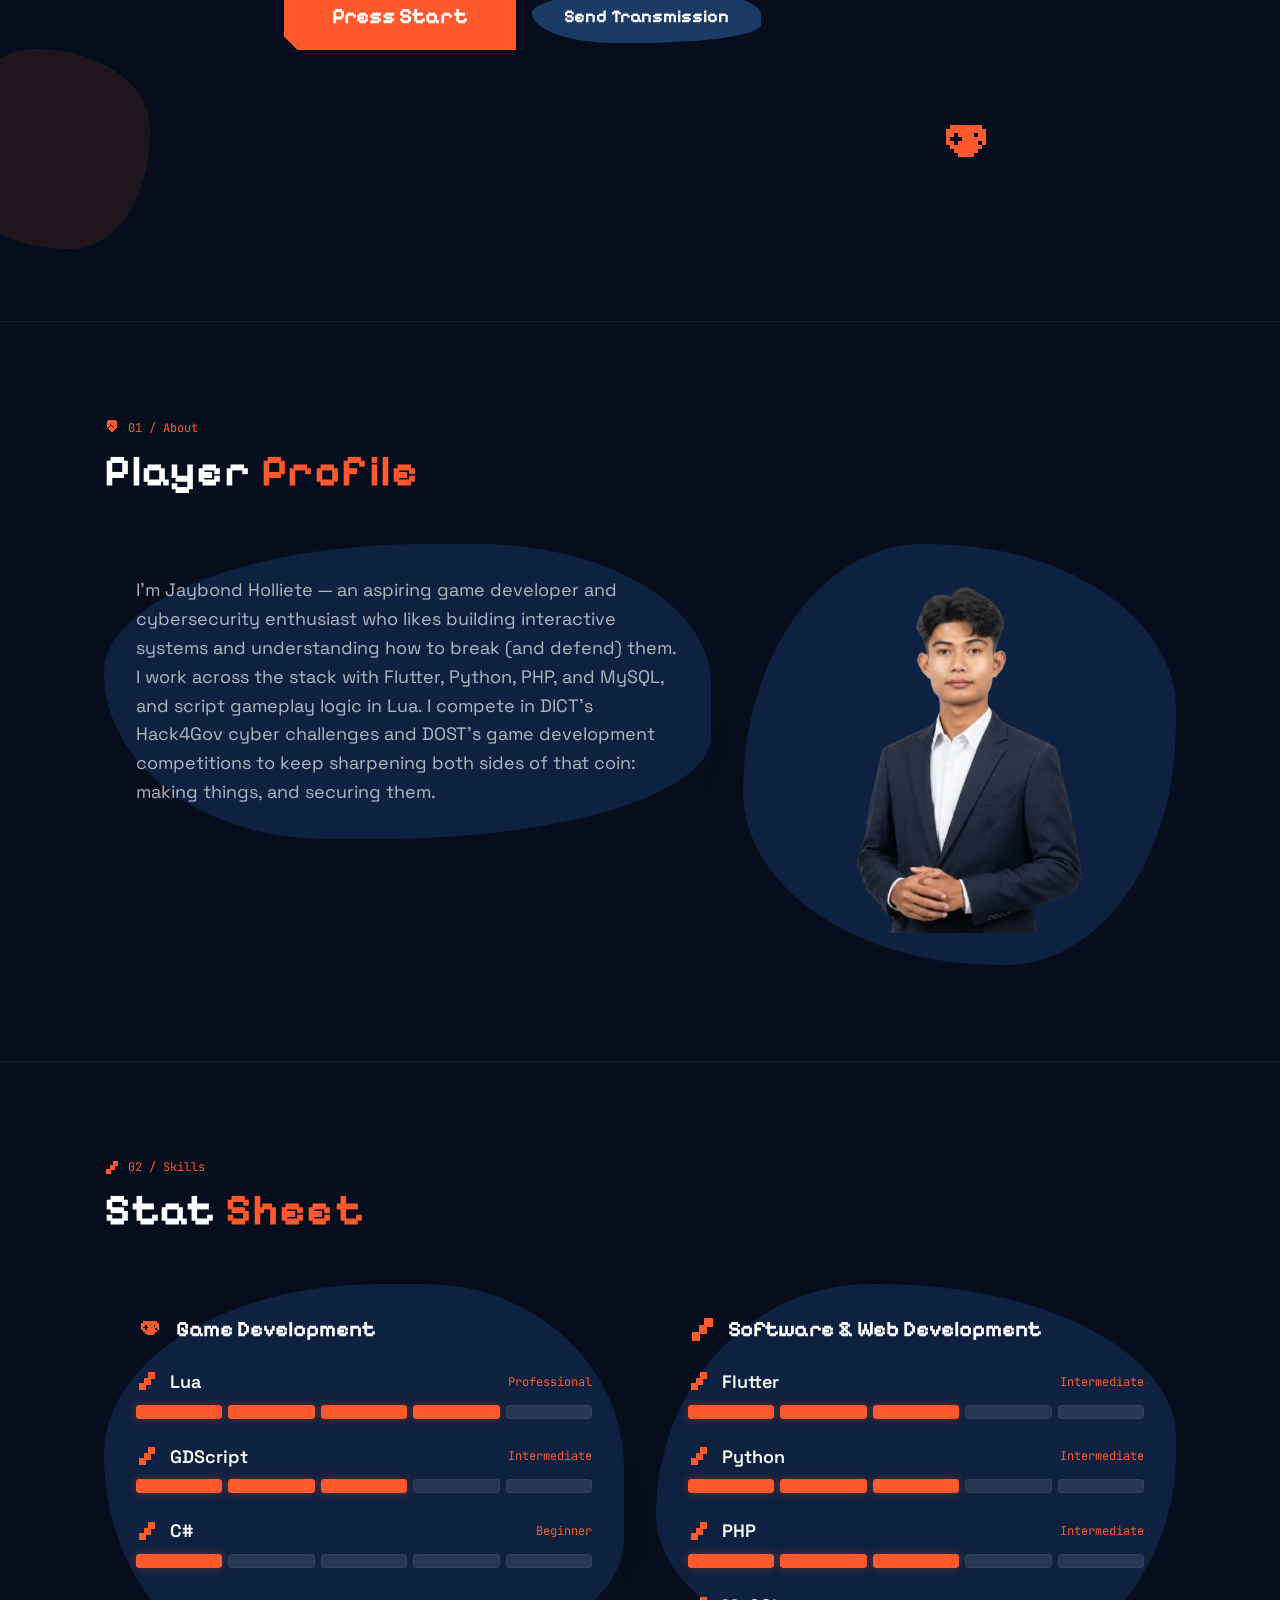
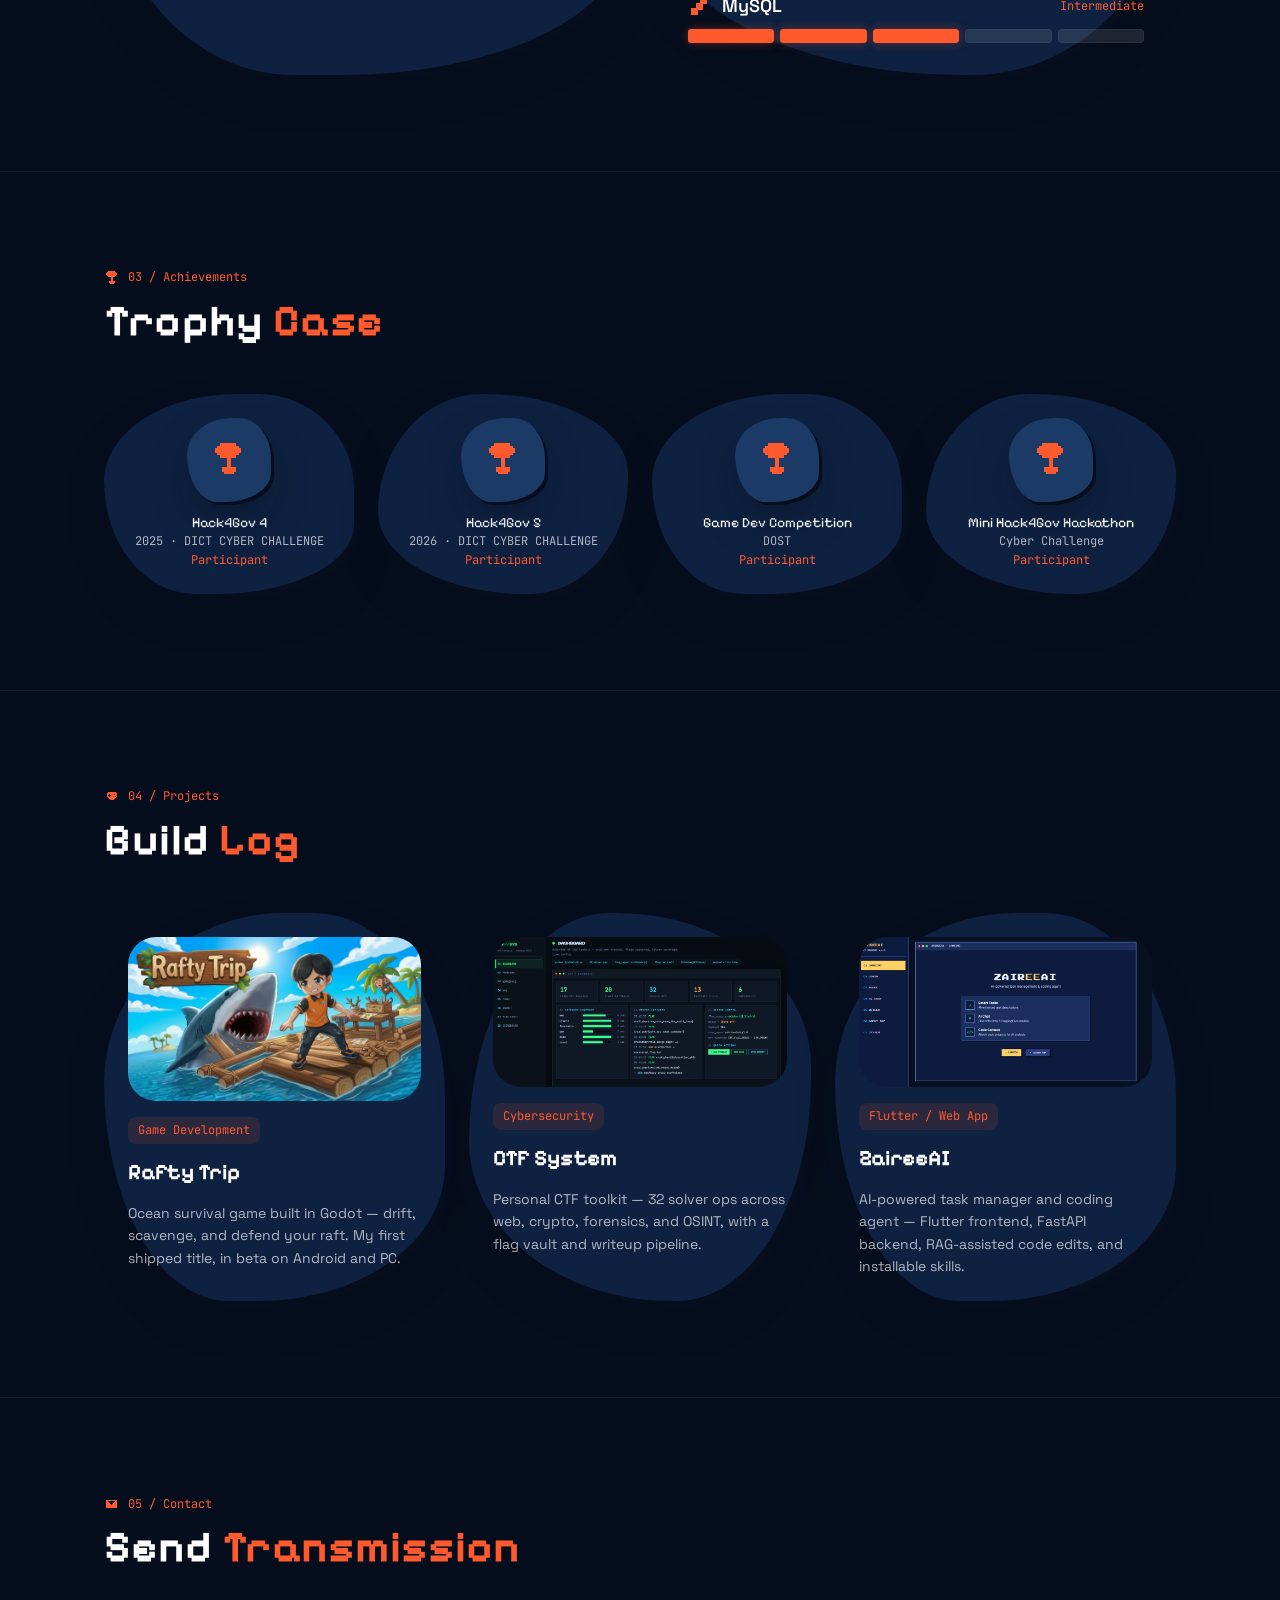
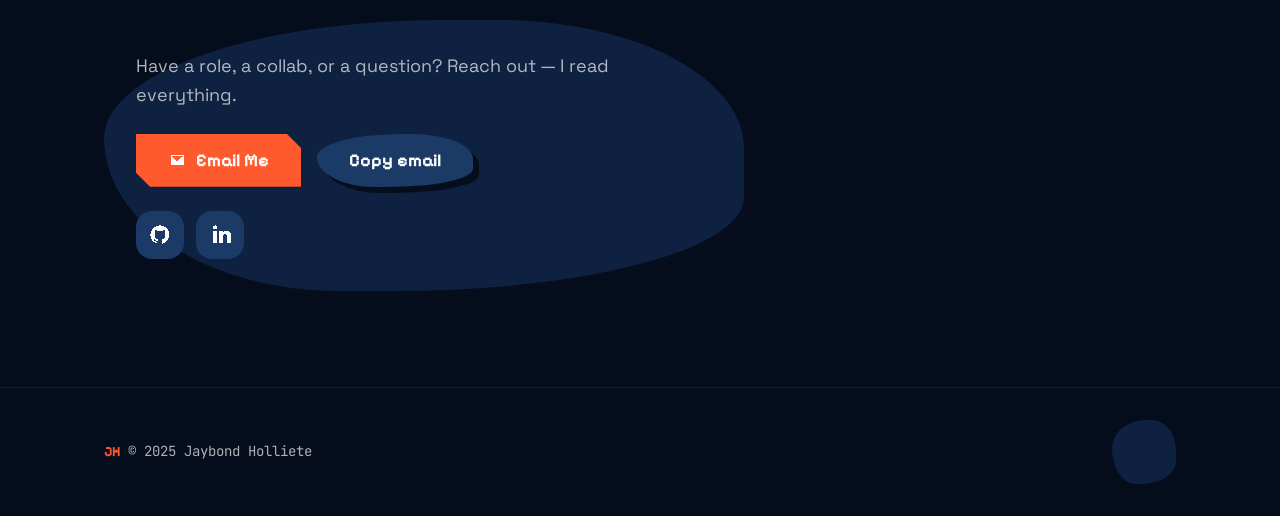
==== commit f29bfa0f: "feat: bump RaftyTrip downloads to v1.1.3 Generated with [Devin](https://devin.ai)  Co-Authored-By: D" ====
--- a/index.html
+++ b/index.html
@@ -133,20 +133,20 @@
       </div>
       <div class="container game-hero-body">
         <div class="game-hero-info">
-          <span class="proj-tag">Rafty Trip · v1.1.0 · Beta</span>
+          <span class="proj-tag">Rafty Trip · v1.1.3 · Beta</span>
           <p class="game-desc">Drift, scavenge, and survive the open water — my first shipped game, now in beta on Android and PC.</p>
           <p class="game-note">Android: allow &quot;install unknown apps&quot; to sideload. PC: unzip and run.</p>
         </div>
         <div class="game-dl-row">
           <a class="btn pixel-notch" data-sound
-             href="https://github.com/jaybondholliete/fortfolio/releases/download/RaftyTrip-v1.1.0/RaftyTrip_v1.1.0.apk">
+             href="https://github.com/jaybondholliete/fortfolio/releases/download/RaftyTrip-v1.1.3/RaftyTrip_v1.1.3.apk">
             <svg class="ico" viewBox="0 0 16 16" shape-rendering="crispEdges" aria-hidden="true"><use href="#i-download"/></svg>
-            Android APK <span class="dl-size">854 MB</span>
+            Android APK <span class="dl-size">869 MB</span>
           </a>
           <a class="btn ghost" data-sound
-             href="https://github.com/jaybondholliete/fortfolio/releases/download/RaftyTrip-v1.1.0/Rafty_trip_v1.1.0.zip">
+             href="https://github.com/jaybondholliete/fortfolio/releases/download/RaftyTrip-v1.1.3/RaftyTrip_v1.1.3.zip">
             <svg class="ico" viewBox="0 0 16 16" shape-rendering="crispEdges" aria-hidden="true"><use href="#i-download"/></svg>
-            PC ZIP <span class="dl-size">459 MB</span>
+            PC ZIP <span class="dl-size">464 MB</span>
           </a>
         </div>
       </div>
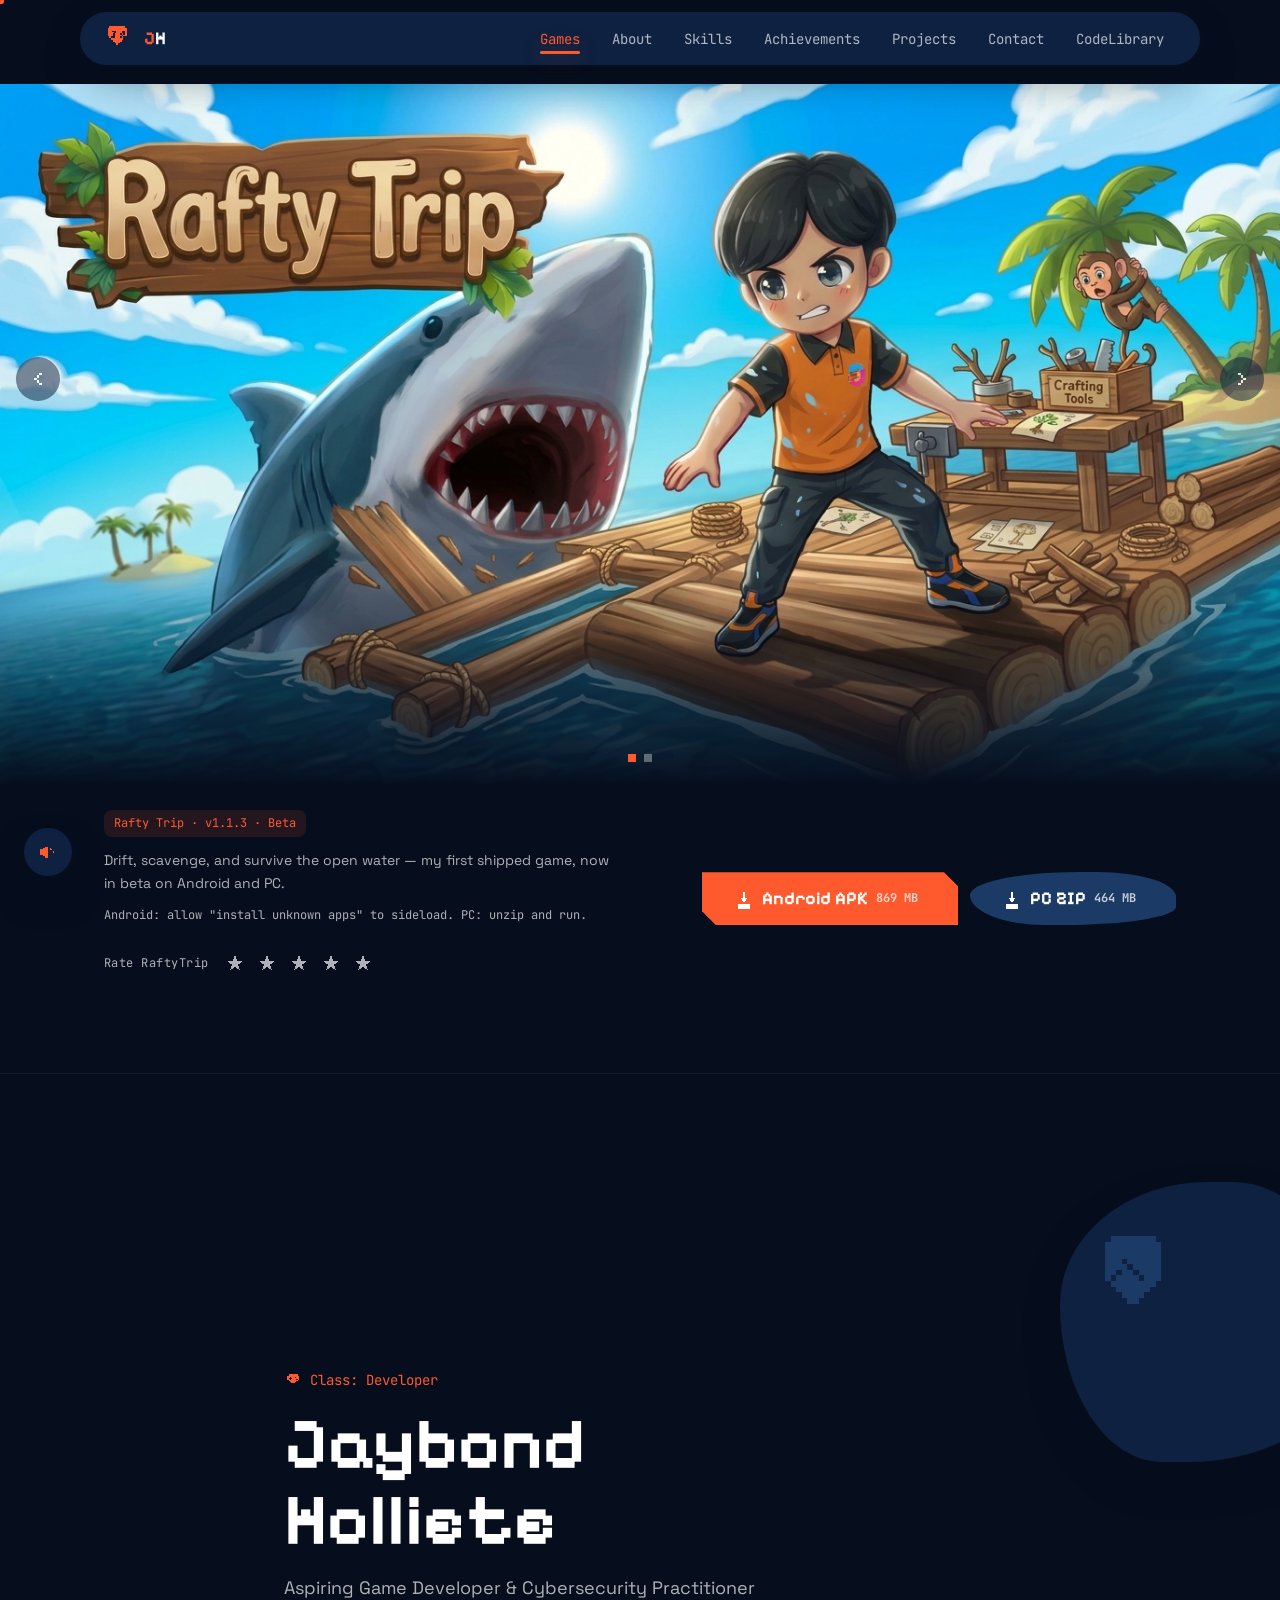
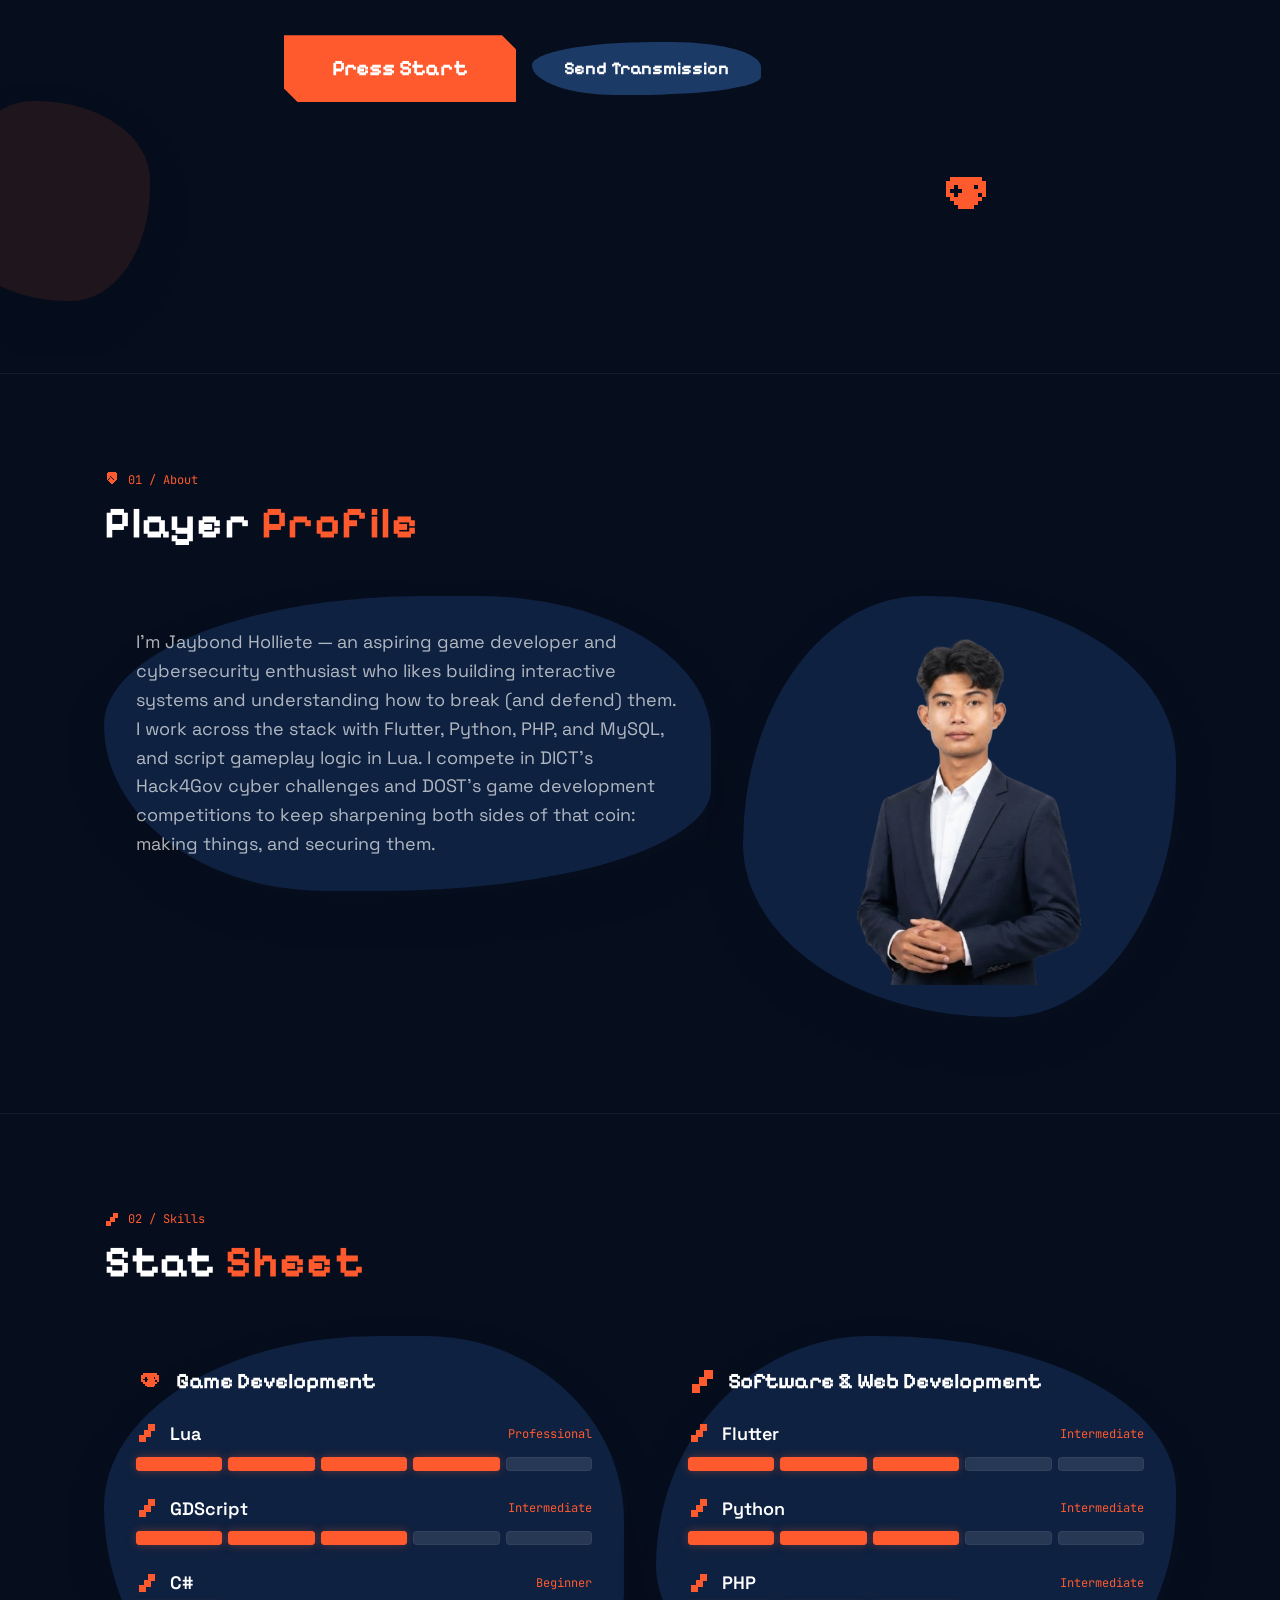
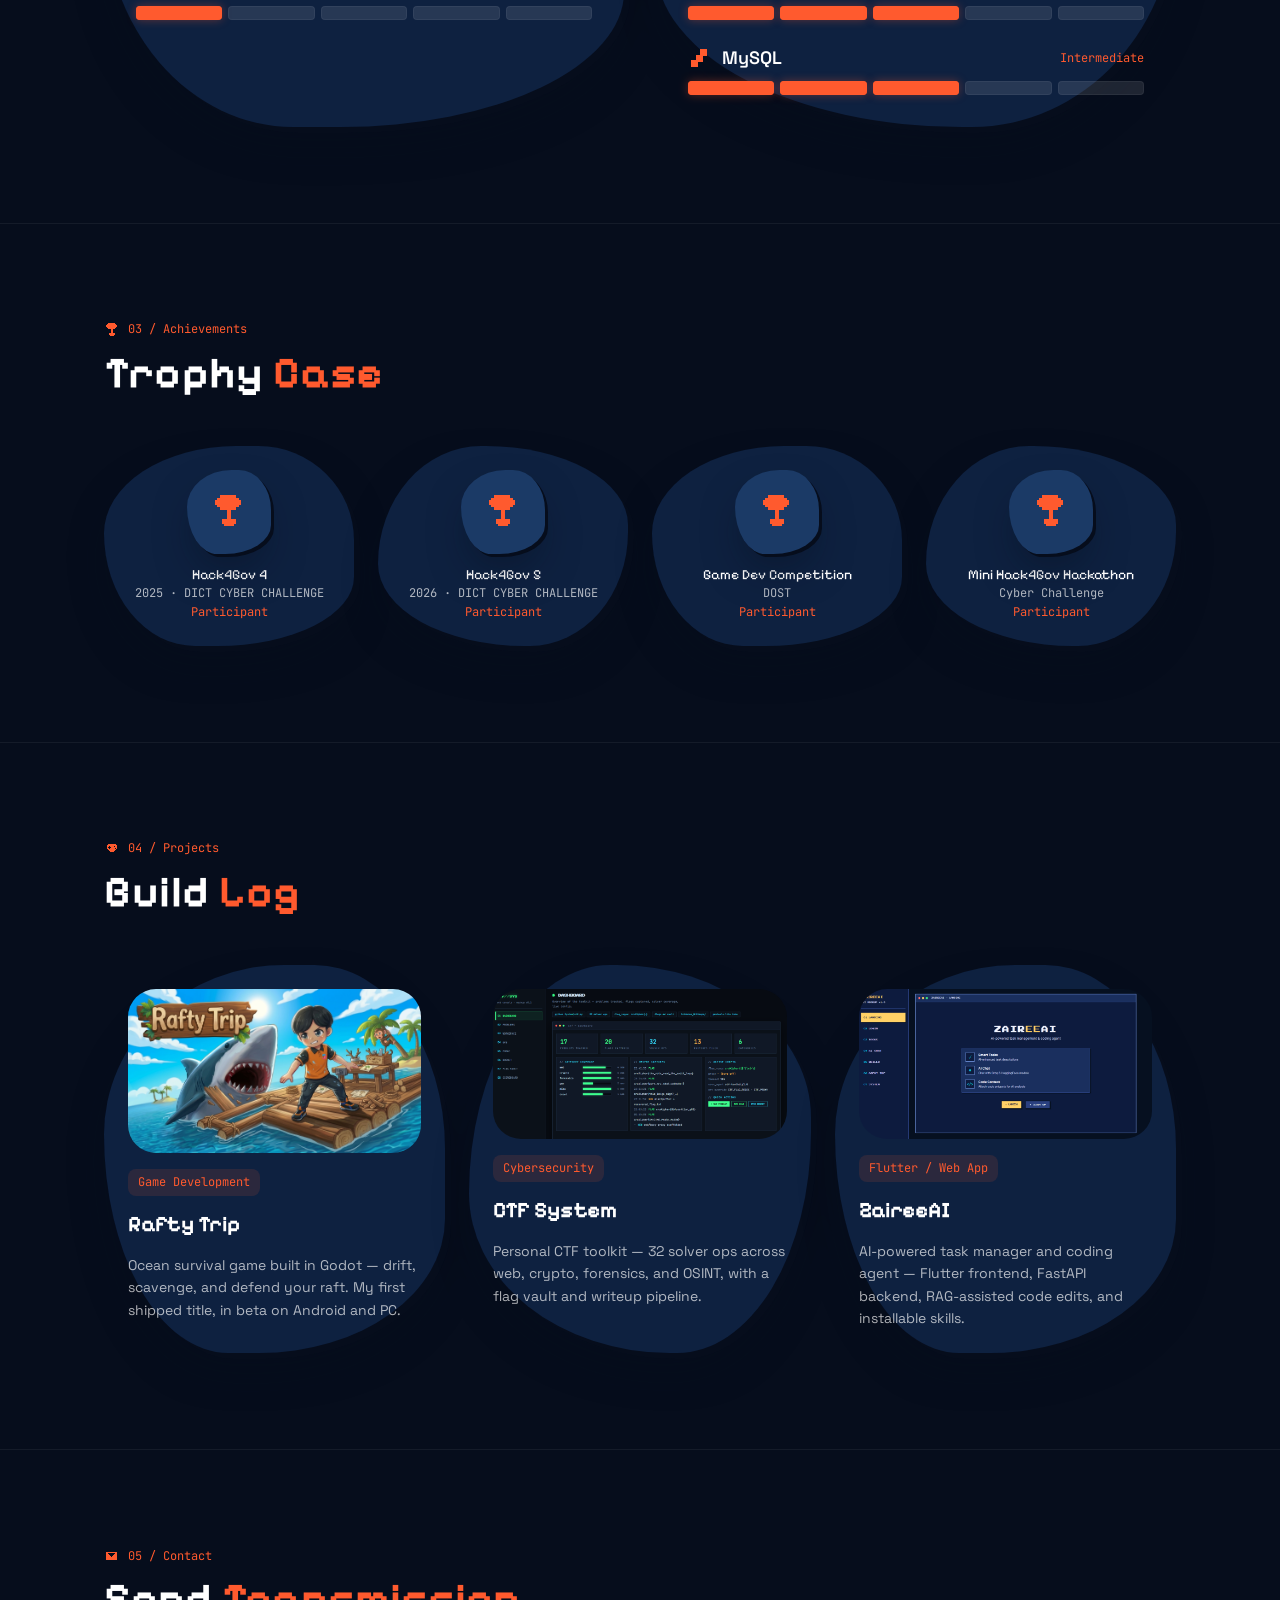
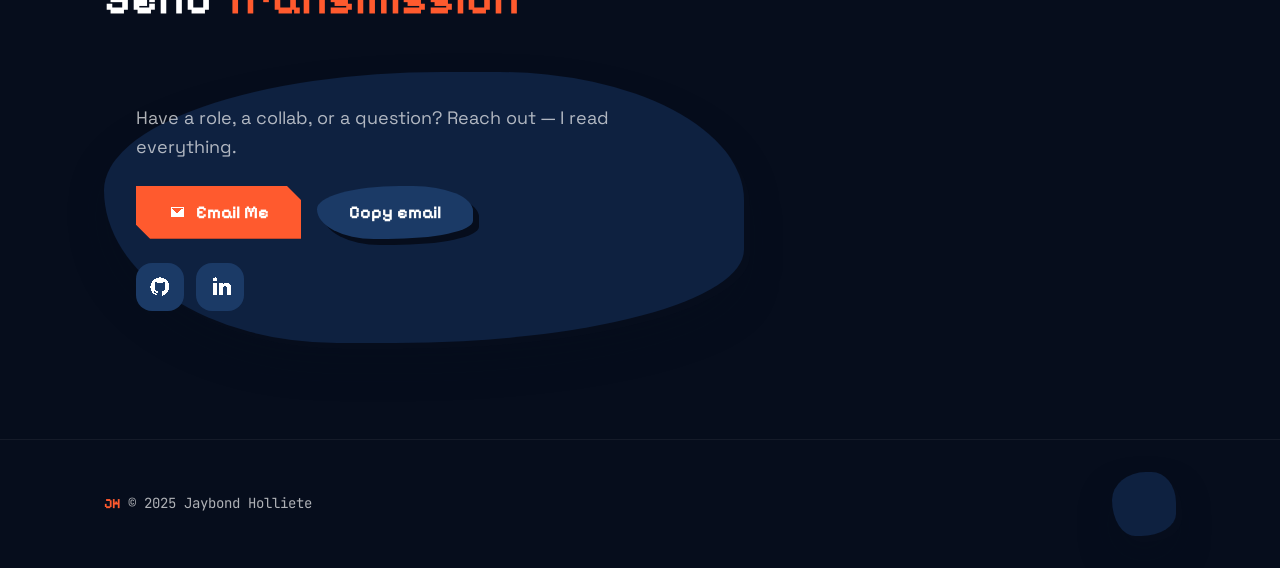
==== commit da32228b: "feat: add site analytics and RaftyTrip star rating widget - js/analytics.js: sendBeacon page views +" ====
--- a/index.html
+++ b/index.html
@@ -74,6 +74,9 @@
       </symbol>
       <symbol id="i-pause" viewBox="0 0 16 16" shape-rendering="crispEdges">
         <path fill="currentColor" d="M4,3 H7 V13 H4 Z M9,3 H12 V13 H9 Z"/>
+      </symbol>
+      <symbol id="i-star" viewBox="0 0 16 16" shape-rendering="crispEdges">
+        <path fill="currentColor" d="M8,1 L12,14 L1,6 L15,6 L4,14 Z"/>
       </symbol>
     </defs>
   </svg>
@@ -141,13 +144,25 @@
           <a class="btn pixel-notch" data-sound
              href="https://github.com/jaybondholliete/fortfolio/releases/download/RaftyTrip-v1.1.3/RaftyTrip_v1.1.3.apk">
             <svg class="ico" viewBox="0 0 16 16" shape-rendering="crispEdges" aria-hidden="true"><use href="#i-download"/></svg>
-            Android APK <span class="dl-size">869 MB</span>
+            Android APK <span class="dl-size">869 MB</span><span class="dl-count"></span>
           </a>
           <a class="btn ghost" data-sound
              href="https://github.com/jaybondholliete/fortfolio/releases/download/RaftyTrip-v1.1.3/RaftyTrip_v1.1.3.zip">
             <svg class="ico" viewBox="0 0 16 16" shape-rendering="crispEdges" aria-hidden="true"><use href="#i-download"/></svg>
-            PC ZIP <span class="dl-size">464 MB</span>
+            PC ZIP <span class="dl-size">464 MB</span><span class="dl-count"></span>
           </a>
+        </div>
+        <div class="rate-widget" id="rateWidget">
+          <span class="rate-label">Rate RaftyTrip</span>
+          <div class="rate-stars" role="radiogroup" aria-label="Rate RaftyTrip">
+            <button class="rate-star" type="button" role="radio" aria-checked="false" aria-label="Rate 1 star" data-score="1"><svg viewBox="0 0 16 16" shape-rendering="crispEdges" aria-hidden="true"><use href="#i-star"/></svg></button>
+            <button class="rate-star" type="button" role="radio" aria-checked="false" aria-label="Rate 2 stars" data-score="2"><svg viewBox="0 0 16 16" shape-rendering="crispEdges" aria-hidden="true"><use href="#i-star"/></svg></button>
+            <button class="rate-star" type="button" role="radio" aria-checked="false" aria-label="Rate 3 stars" data-score="3"><svg viewBox="0 0 16 16" shape-rendering="crispEdges" aria-hidden="true"><use href="#i-star"/></svg></button>
+            <button class="rate-star" type="button" role="radio" aria-checked="false" aria-label="Rate 4 stars" data-score="4"><svg viewBox="0 0 16 16" shape-rendering="crispEdges" aria-hidden="true"><use href="#i-star"/></svg></button>
+            <button class="rate-star" type="button" role="radio" aria-checked="false" aria-label="Rate 5 stars" data-score="5"><svg viewBox="0 0 16 16" shape-rendering="crispEdges" aria-hidden="true"><use href="#i-star"/></svg></button>
+          </div>
+          <span class="rate-meta" aria-live="polite"></span>
+          <input class="rate-hp" type="text" name="honeypot" tabindex="-1" autocomplete="off" aria-hidden="true">
         </div>
       </div>
     </section>
@@ -428,5 +443,6 @@
   <script src="js/scroll-reveal.js"></script>
   <script src="js/particles-cursor.js"></script>
   <script src="js/easter-egg.js"></script>
+  <script src="js/analytics.js"></script>
 </body>
 </html>
--- a/css/components.css
+++ b/css/components.css
@@ -246,6 +246,51 @@
 .game-dl-row { display: flex; flex-wrap: wrap; gap: var(--space-3); }
 .dl-size { font-family: var(--font-mono); font-size: var(--text-xs); opacity: .75; }
 .game-note { font-family: var(--font-mono); font-size: var(--text-xs); color: var(--text-on-dark-muted); }
+.dl-count { font-family: var(--font-mono); font-size: var(--text-xs); opacity: .75; }
+.dl-count:not(:empty)::before { content: "·\00a0"; }
+
+/* ---------- Rating widget ---------- */
+.rate-widget {
+  flex-basis: 100%;
+  display: flex;
+  align-items: center;
+  gap: var(--space-3);
+  flex-wrap: wrap;
+}
+.rate-label {
+  font-family: var(--font-mono);
+  font-size: var(--text-xs);
+  color: var(--text-on-dark-muted);
+  letter-spacing: .04em;
+}
+.rate-stars { display: flex; gap: var(--space-1); }
+.rate-star {
+  appearance: none;
+  -webkit-appearance: none;
+  background: none;
+  border: 0;
+  padding: var(--space-1);
+  cursor: pointer;
+  color: var(--text-on-dark-muted);
+  display: inline-flex;
+}
+.rate-star svg { width: 20px; height: 20px; display: block; }
+.rate-star.is-on { color: var(--accent); }
+.rate-star:hover { color: var(--accent); }
+.rate-star:focus-visible { color: var(--accent); outline: 2px solid var(--accent); outline-offset: 2px; }
+.rate-meta {
+  font-family: var(--font-mono);
+  font-size: var(--text-xs);
+  color: var(--text-on-dark-muted);
+}
+.rate-hp {
+  position: absolute;
+  left: -9999px;
+  width: 1px;
+  height: 1px;
+  opacity: 0;
+  overflow: hidden;
+}
 
 /* ---------- Toast ---------- */
 .toast-stack {
